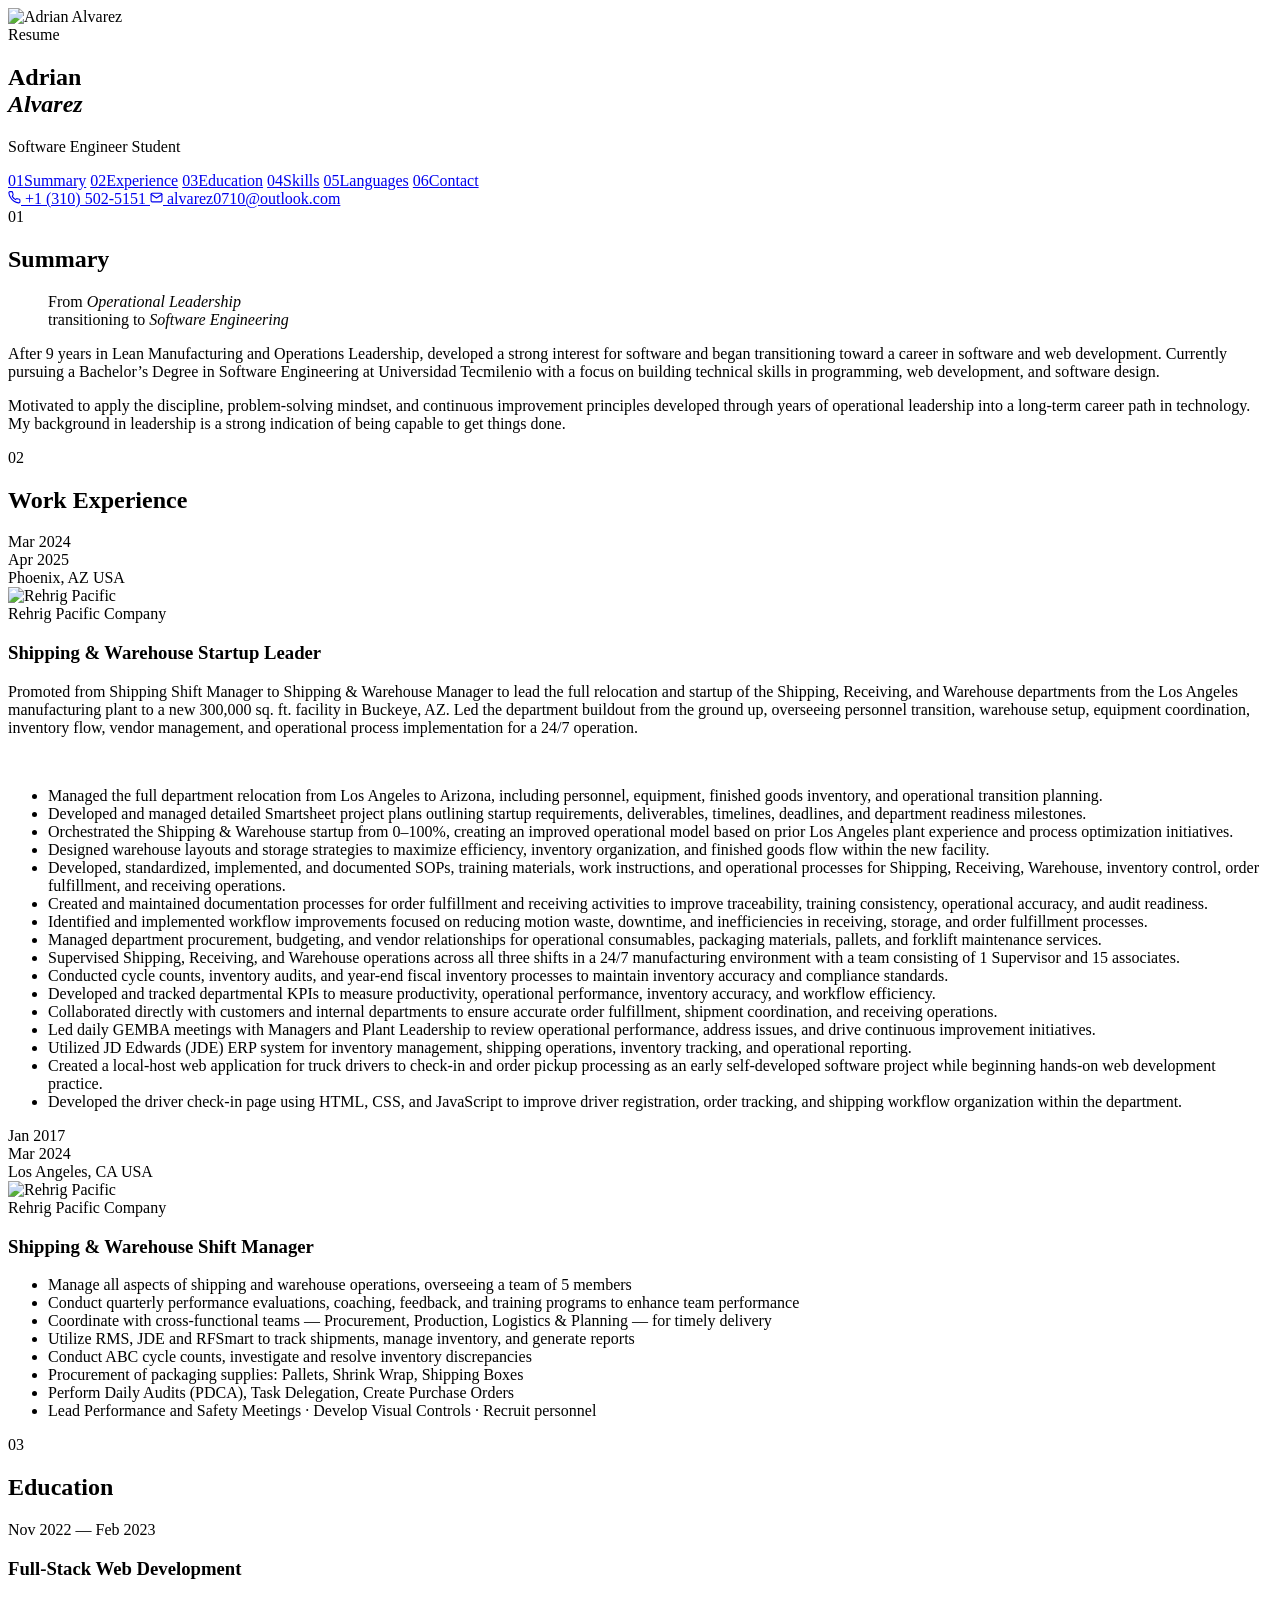
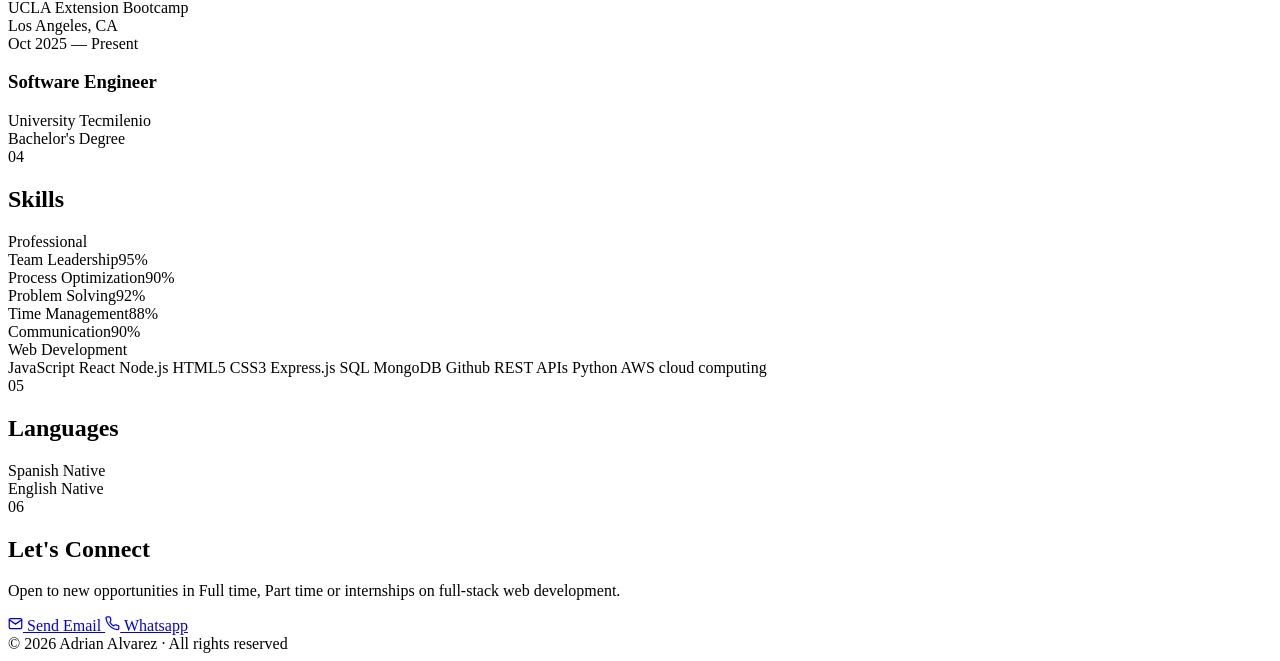
==== index.html @ 49e57a31 "change index location" ====
<!DOCTYPE html>
<html lang="en">

<head>
  <meta charset="UTF-8">
  <meta name="viewport" content="width=device-width, initial-scale=1.0">
  <title>Adrian Alvarez — Resume</title>
  <link rel="preconnect" href="https://fonts.googleapis.com">
  <link rel="preconnect" href="https://fonts.gstatic.com" crossorigin>
  <link
    href="https://fonts.googleapis.com/css2?family=DM+Serif+Display:ital@0;1&family=Space+Grotesk:wght@300;400;500;600;700&family=Inter:wght@300;400;500&display=swap"
    rel="stylesheet">
  <link rel="stylesheet" href="index.css">
</head>

<body>

  <div class="texture-overlay"></div>
  <div id="progress-bar"></div>

  <!-- ─── Sidebar ─── -->
  <aside class="sidebar" id="sidebar">

    <div class="sb-top">
      <div class="sb-photo-wrap">
        <div class="sb-photo-ring"></div>
        <img src="images/image.png" alt="Adrian Alvarez" class="sb-photo">
      </div>
      <div class="sb-identity">
        <span class="sb-resume-label">Resume</span>
        <h1 class="sb-name">Adrian<br><em>Alvarez</em></h1>
        <p class="sb-title">Software Engineer Student</p>
      </div>
    </div>

    <div class="sb-rule"></div>

    <nav class="sb-nav" aria-label="Page sections">
      <a href="#summary" class="snav active"><span class="snav-num">01</span><span>Summary</span></a>
      <a href="#experience" class="snav"><span class="snav-num">02</span><span>Experience</span></a>
      <a href="#education" class="snav"><span class="snav-num">03</span><span>Education</span></a>
      <a href="#skills" class="snav"><span class="snav-num">04</span><span>Skills</span></a>
      <a href="#languages" class="snav"><span class="snav-num">05</span><span>Languages</span></a>
      <a href="#contact" class="snav"><span class="snav-num">06</span><span>Contact</span></a>
    </nav>

    <div class="sb-rule"></div>

    <div class="sb-contact">
      <a href="tel:7608109158" class="sc-item">
        <svg width="13" height="13" viewBox="0 0 24 24" fill="none" stroke="currentColor" stroke-width="2"
          stroke-linecap="round" stroke-linejoin="round">
          <path
            d="M22 16.92v3a2 2 0 0 1-2.18 2 19.79 19.79 0 0 1-8.63-3.07A19.5 19.5 0 0 1 4.69 12 19.79 19.79 0 0 1 1.61 3.41 2 2 0 0 1 3.6 1.22h3a2 2 0 0 1 2 1.72 12.84 12.84 0 0 0 .7 2.81 2 2 0 0 1-.45 2.11L7.91 9.91a16 16 0 0 0 6 6l1.27-1.27a2 2 0 0 1 2.11-.45 12.84 12.84 0 0 0 2.81.7A2 2 0 0 1 22 16.92z" />
        </svg>
        +1 (310) 502-5151
      </a>
      <a href="mailto:aalvarez@rehrig.com" class="sc-item">
        <svg width="13" height="13" viewBox="0 0 24 24" fill="none" stroke="currentColor" stroke-width="2"
          stroke-linecap="round" stroke-linejoin="round">
          <path d="M4 4h16c1.1 0 2 .9 2 2v12c0 1.1-.9 2-2 2H4c-1.1 0-2-.9-2-2V6c0-1.1.9-2 2-2z" />
          <polyline points="22,6 12,13 2,6" />
        </svg>
        alvarez0710@outlook.com
      </a>
    </div>
    <div class="sb-rule"></div>
  </aside>

  <!-- ─── Main Content ─── -->
  <main class="main">

    <!-- 01 Summary -->
    <section class="sec" id="summary">
      <div class="sec-header">
        <span class="sec-num">01</span>
        <h2 class="sec-title">Summary</h2>
      </div>
      <div class="sec-body">
        <blockquote class="pull-quote">
          From <em>Operational Leadership</em><br>transitioning to <em>Software Engineering</em>
        </blockquote>
        <p class="body-text">
          After 9 years in Lean Manufacturing and Operations Leadership, developed a strong interest for software and began transitioning toward a career in software and web development. Currently pursuing a Bachelor’s Degree in Software Engineering at Universidad Tecmilenio with a focus on building technical skills in programming, web development, and software design.
        </p>
        <p class="body-text">
          Motivated to apply the discipline, problem-solving mindset, and continuous improvement principles developed through years of operational leadership into a long-term career path in technology.
          My background in leadership is a strong indication of being capable to get things done.
        </p>
      </div>
    </section>

    <!-- 02 Experience -->
    <section class="sec" id="experience">
      <div class="sec-header">
        <span class="sec-num">02</span>
        <h2 class="sec-title">Work Experience</h2>
      </div>
      <div class="sec-body">
        <div class="timeline">

          <article class="tl-item">
            <div class="tl-meta">
              <div class="tl-period">Mar 2024<br>Apr 2025</div>
              <div class="tl-location">Phoenix, AZ USA</div>
              
            </div>
            <div class="tl-content">
              <div class="tl-company-row">
                <img src="images/rpc.png" alt="Rehrig Pacific" class="tl-logo">
                <div>
                  <div class="tl-company">Rehrig Pacific Company</div>
                  <h3 class="tl-role">Shipping &amp; Warehouse Startup Leader</h3>
                </div>
              </div>
              <p>Promoted from Shipping Shift Manager to Shipping & Warehouse Manager to lead the full relocation and startup of the
                Shipping, Receiving, and Warehouse departments from the Los Angeles manufacturing plant to a new 300,000 sq. ft.
                facility in Buckeye, AZ.
              
                Led the department buildout from the ground up, overseeing personnel transition, warehouse setup, equipment
                coordination, inventory flow, vendor management, and operational process implementation for a 24/7 operation.
              </p>
              <br>
              <ul class="tl-list">
                <li>Managed the full department relocation from Los Angeles to Arizona, including personnel, equipment, finished goods
                  inventory, and operational transition planning.</li>
              
                <li>Developed and managed detailed Smartsheet project plans outlining startup requirements, deliverables, timelines,
                  deadlines, and department readiness milestones.</li>
              
                <li>Orchestrated the Shipping & Warehouse startup from 0–100%, creating an improved operational model based on prior
                  Los Angeles plant experience and process optimization initiatives.</li>
              
                <li>Designed warehouse layouts and storage strategies to maximize efficiency, inventory organization, and finished
                  goods flow within the new facility.</li>
              
                <li>Developed, standardized, implemented, and documented SOPs, training materials, work instructions, and operational
                  processes for Shipping, Receiving, Warehouse, inventory control, order fulfillment, and receiving operations.</li>
              
                <li>Created and maintained documentation processes for order fulfillment and receiving activities to improve
                  traceability, training consistency, operational accuracy, and audit readiness.</li>
              
                <li>Identified and implemented workflow improvements focused on reducing motion waste, downtime, and inefficiencies in
                  receiving, storage, and order fulfillment processes.</li>
              
                <li>Managed department procurement, budgeting, and vendor relationships for operational consumables, packaging
                  materials, pallets, and forklift maintenance services.</li>
              
                <li>Supervised Shipping, Receiving, and Warehouse operations across all three shifts in a 24/7 manufacturing
                  environment with a team consisting of 1 Supervisor and 15 associates.</li>
              
                <li>Conducted cycle counts, inventory audits, and year-end fiscal inventory processes to maintain inventory accuracy
                  and compliance standards.</li>
              
                <li>Developed and tracked departmental KPIs to measure productivity, operational performance, inventory accuracy, and
                  workflow efficiency.</li>
              
                <li>Collaborated directly with customers and internal departments to ensure accurate order fulfillment, shipment
                  coordination, and receiving operations.</li>
              
                <li>Led daily GEMBA meetings with Managers and Plant Leadership to review operational performance, address issues, and
                  drive continuous improvement initiatives.</li>
              
                <li>Utilized JD Edwards (JDE) ERP system for inventory management, shipping operations, inventory tracking, and
                  operational reporting.</li>

                <li>Created a local-host web application for truck drivers to check-in and order pickup processing as an early self-developed software project while beginning hands-on web development practice.</li>

<li>Developed the driver check-in page using HTML, CSS, and JavaScript to improve driver registration, order tracking, and shipping workflow organization within the department.</li>
              
              </ul>
            </div>
          </article>

          <article class="tl-item">
            <div class="tl-meta">
              <div class="tl-period">Jan 2017<br>Mar 2024</div>
              <div class="tl-location">Los Angeles, CA USA</div>
            </div>
            <div class="tl-content">
              <div class="tl-company-row">
                <img src="images/rpc.png" alt="Rehrig Pacific" class="tl-logo">
                <div>
                  <div class="tl-company">Rehrig Pacific Company</div>
                  <h3 class="tl-role">Shipping &amp; Warehouse Shift Manager</h3>
                </div>
              </div>
              <ul class="tl-list">
                <li>Manage all aspects of shipping and warehouse operations, overseeing a team of 5 members</li>
                <li>Conduct quarterly performance evaluations, coaching, feedback, and training programs to enhance team
                  performance</li>
                <li>Coordinate with cross-functional teams — Procurement, Production, Logistics &amp; Planning — for
                  timely delivery</li>
                <li>Utilize RMS, JDE and RFSmart to track shipments, manage inventory, and generate reports</li>
                <li>Conduct ABC cycle counts, investigate and resolve inventory discrepancies</li>
                <li>Procurement of packaging supplies: Pallets, Shrink Wrap, Shipping Boxes</li>
                <li>Perform Daily Audits (PDCA), Task Delegation, Create Purchase Orders</li>
                <li>Lead Performance and Safety Meetings · Develop Visual Controls · Recruit personnel</li>
              </ul>
            </div>
          </article>

        </div>
      </div>
    </section>

    <!-- 03 Education -->
    <section class="sec" id="education">
      <div class="sec-header">
        <span class="sec-num">03</span>
        <h2 class="sec-title">Education</h2>
      </div>
      <div class="sec-body">
        <div class="edu-grid">
          
          <div class="edu-card">
            <div class="edu-period">Nov 2022 — Feb 2023</div>
            <h3 class="edu-degree">Full-Stack Web Development</h3>
            <div class="edu-school">UCLA Extension Bootcamp</div>
            <div class="edu-place">Los Angeles, CA</div>
          </div>
          <div class="edu-card">
            <div class="edu-period">Oct 2025 — Present</div>
            <h3 class="edu-degree">Software Engineer</h3>
            <div class="edu-school">University Tecmilenio</div>
            <div class="edu-place">Bachelor's Degree</div>
          </div>
        </div>
      </div>
    </section>

    <!-- 04 Skills -->
    <section class="sec" id="skills">
      <div class="sec-header">
        <span class="sec-num">04</span>
        <h2 class="sec-title">Skills</h2>
      </div>
      <div class="sec-body">
        <div class="skills-wrap">

          <div class="skill-col">
            <div class="skill-group-label">Professional</div>
            <div class="skill-bars">
              <div class="sbar-item">
                <div class="sbar-label"><span>Team Leadership</span><span class="sbar-pct">95%</span></div>
                <div class="sbar-track">
                  <div class="sbar-fill" data-width="95"></div>
                </div>
              </div>
              <div class="sbar-item">
                <div class="sbar-label"><span>Process Optimization</span><span class="sbar-pct">90%</span></div>
                <div class="sbar-track">
                  <div class="sbar-fill" data-width="90"></div>
                </div>
              </div>
              <div class="sbar-item">
                <div class="sbar-label"><span>Problem Solving</span><span class="sbar-pct">92%</span></div>
                <div class="sbar-track">
                  <div class="sbar-fill" data-width="92"></div>
                </div>
              </div>
              <div class="sbar-item">
                <div class="sbar-label"><span>Time Management</span><span class="sbar-pct">88%</span></div>
                <div class="sbar-track">
                  <div class="sbar-fill" data-width="88"></div>
                </div>
              </div>
              <div class="sbar-item">
                <div class="sbar-label"><span>Communication</span><span class="sbar-pct">90%</span></div>
                <div class="sbar-track">
                  <div class="sbar-fill" data-width="90"></div>
                </div>
              </div>
            </div>
          </div>

          <div class="skill-col">
            <div class="skill-group-label">Web Development</div>
            <div class="tech-cloud">
              <span class="tech featured">JavaScript</span>
              <span class="tech featured">React</span>
              <span class="tech featured">Node.js</span>
              <span class="tech featured">HTML5</span>
              <span class="tech featured">CSS3</span>
              <span class="tech featured">Express.js</span>
              <span class="tech featured">SQL</span>
              <span class="tech featured">MongoDB</span>
              <span class="tech featured">Github</span>
              <span class="tech featured">REST APIs</span>
              <span class="tech featured">Python</span>
              <span class="tech featured">AWS cloud computing</span>

            </div>
            

        </div>
      </div>
    </section>

    <!-- 05 Languages -->
    <section class="sec" id="languages">
      <div class="sec-header">
        <span class="sec-num">05</span>
        <h2 class="sec-title">Languages</h2>
      </div>
      <div class="sec-body">
        <div class="lang-row">

          <div class="lang-card">
            <div class="lang-info">
              <span class="lang-name">Spanish</span>
              <span class="lang-level">Native</span>
            </div>
          </div>

          <div class="lang-card">
            <div class="lang-info">
              <span class="lang-name">English</span>
              <span class="lang-level">Native</span>
            </div>
          </div>

        </div>
      </div>
    </section>

    <!-- 06 Contact -->
    <section class="sec" id="contact">
      <div class="sec-header">
        <span class="sec-num">06</span>
        <h2 class="sec-title">Let's Connect</h2>
      </div>
      <div class="sec-body">
        <p class="contact-lead">Open to new opportunities in Full time, Part time or internships on full-stack web development.</p>
        <div class="contact-ctas">
          <a href="mailto:aalvarez@rehrig.com" class="cta primary">
            <svg width="15" height="15" viewBox="0 0 24 24" fill="none" stroke="currentColor" stroke-width="2"
              stroke-linecap="round" stroke-linejoin="round">
              <path d="M4 4h16c1.1 0 2 .9 2 2v12c0 1.1-.9 2-2 2H4c-1.1 0-2-.9-2-2V6c0-1.1.9-2 2-2z" />
              <polyline points="22,6 12,13 2,6" />
            </svg>
            Send Email
          </a>
          <a href="tel:7608109158" class="cta secondary">
            <svg width="15" height="15" viewBox="0 0 24 24" fill="none" stroke="currentColor" stroke-width="2"
              stroke-linecap="round" stroke-linejoin="round">
              <path
                d="M22 16.92v3a2 2 0 0 1-2.18 2 19.79 19.79 0 0 1-8.63-3.07A19.5 19.5 0 0 1 4.69 12 19.79 19.79 0 0 1 1.61 3.41 2 2 0 0 1 3.6 1.22h3a2 2 0 0 1 2 1.72 12.84 12.84 0 0 0 .7 2.81 2 2 0 0 1-.45 2.11L7.91 9.91a16 16 0 0 0 6 6l1.27-1.27a2 2 0 0 1 2.11-.45 12.84 12.84 0 0 0 2.81.7A2 2 0 0 1 22 16.92z" />
            </svg>
            Whatsapp
          </a>
        </div>
      </div>
    </section>

    <footer class="footer">
      © 2026 Adrian Alvarez · All rights reserved
    </footer>

  </main>

  <script>
    (() => {
      /* ── Scroll progress ── */
      const bar = document.getElementById('progress-bar');
      const updateBar = () => {
        const h = document.documentElement.scrollHeight - window.innerHeight;
        bar.style.width = (h > 0 ? (window.scrollY / h) * 100 : 0) + '%';
      };
      window.addEventListener('scroll', updateBar, { passive: true });

      /* ── Stat counters ── */
      const animateCounter = (el) => {
        const target = parseInt(el.dataset.target, 10);
        let cur = 0;
        const step = Math.ceil(target / 30);
        const t = setInterval(() => {
          cur = Math.min(cur + step, target);
          el.textContent = cur;
          if (cur >= target) clearInterval(t);
        }, 60);
      };

      /* ── Skill bars ── */
      const animateBars = (scope) => {
        scope.querySelectorAll('.sbar-fill').forEach(bar => {
          setTimeout(() => { bar.style.width = bar.dataset.width + '%'; }, 150);
        });
      };

      /* ── Language rings ── */
      const animateRings = (scope) => {
        const CIRC = 2 * Math.PI * 34; // r = 34 → ≈ 213.63
        scope.querySelectorAll('.ring-fill').forEach(ring => {
          const pct = parseInt(ring.dataset.percent, 10);
          ring.style.strokeDasharray = CIRC;
          ring.style.strokeDashoffset = CIRC;
          setTimeout(() => {
            ring.style.strokeDashoffset = CIRC - (pct / 100) * CIRC;
          }, 250);
        });
      };

      /* ── IntersectionObserver for sections ── */
      const secObs = new IntersectionObserver((entries) => {
        entries.forEach(entry => {
          if (!entry.isIntersecting) return;
          const sec = entry.target;
          sec.classList.add('visible');

          /* stagger child cards / timeline items */
          sec.querySelectorAll('.tl-item, .edu-card, .lang-card, .sbar-item').forEach((child, i) => {
            setTimeout(() => child.classList.add('visible'), i * 90);
          });

          animateBars(sec);
          animateRings(sec);
          secObs.unobserve(sec);
        });
      }, { threshold: 0.08 });

      document.querySelectorAll('.sec').forEach(s => secObs.observe(s));

      /* ── Active nav on scroll ── */
      const navLinks = document.querySelectorAll('.snav');
      const secIds = document.querySelectorAll('section[id]');

      const navObs = new IntersectionObserver((entries) => {
        entries.forEach(entry => {
          if (!entry.isIntersecting) return;
          const id = entry.target.id;
          navLinks.forEach(a => a.classList.toggle('active', a.getAttribute('href') === '#' + id));
        });
      }, { threshold: 0.35 });

      secIds.forEach(s => navObs.observe(s));

      /* ── Sidebar stat counters (fire once after load) ── */
      setTimeout(() => {
        document.querySelectorAll('.sb-stat-num').forEach(animateCounter);
      }, 600);
    })();
  </script>
</body>

</html>
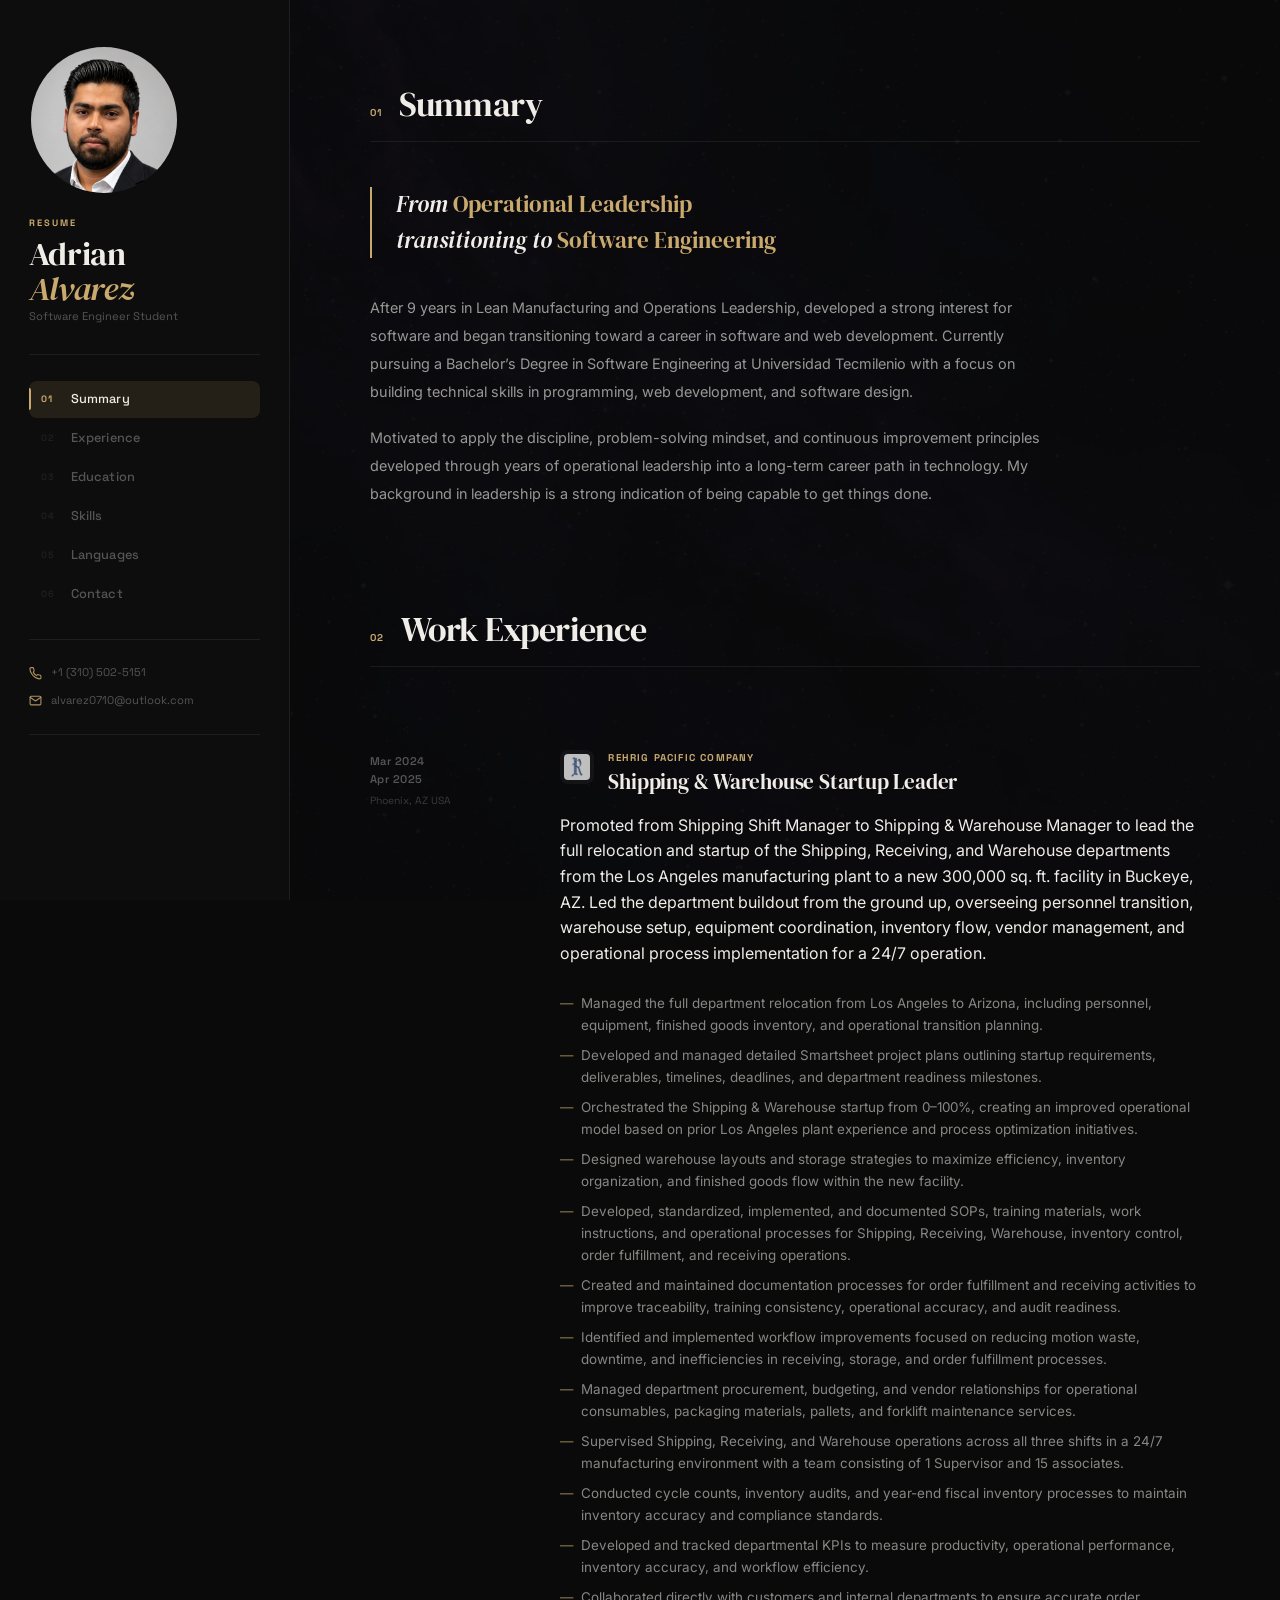
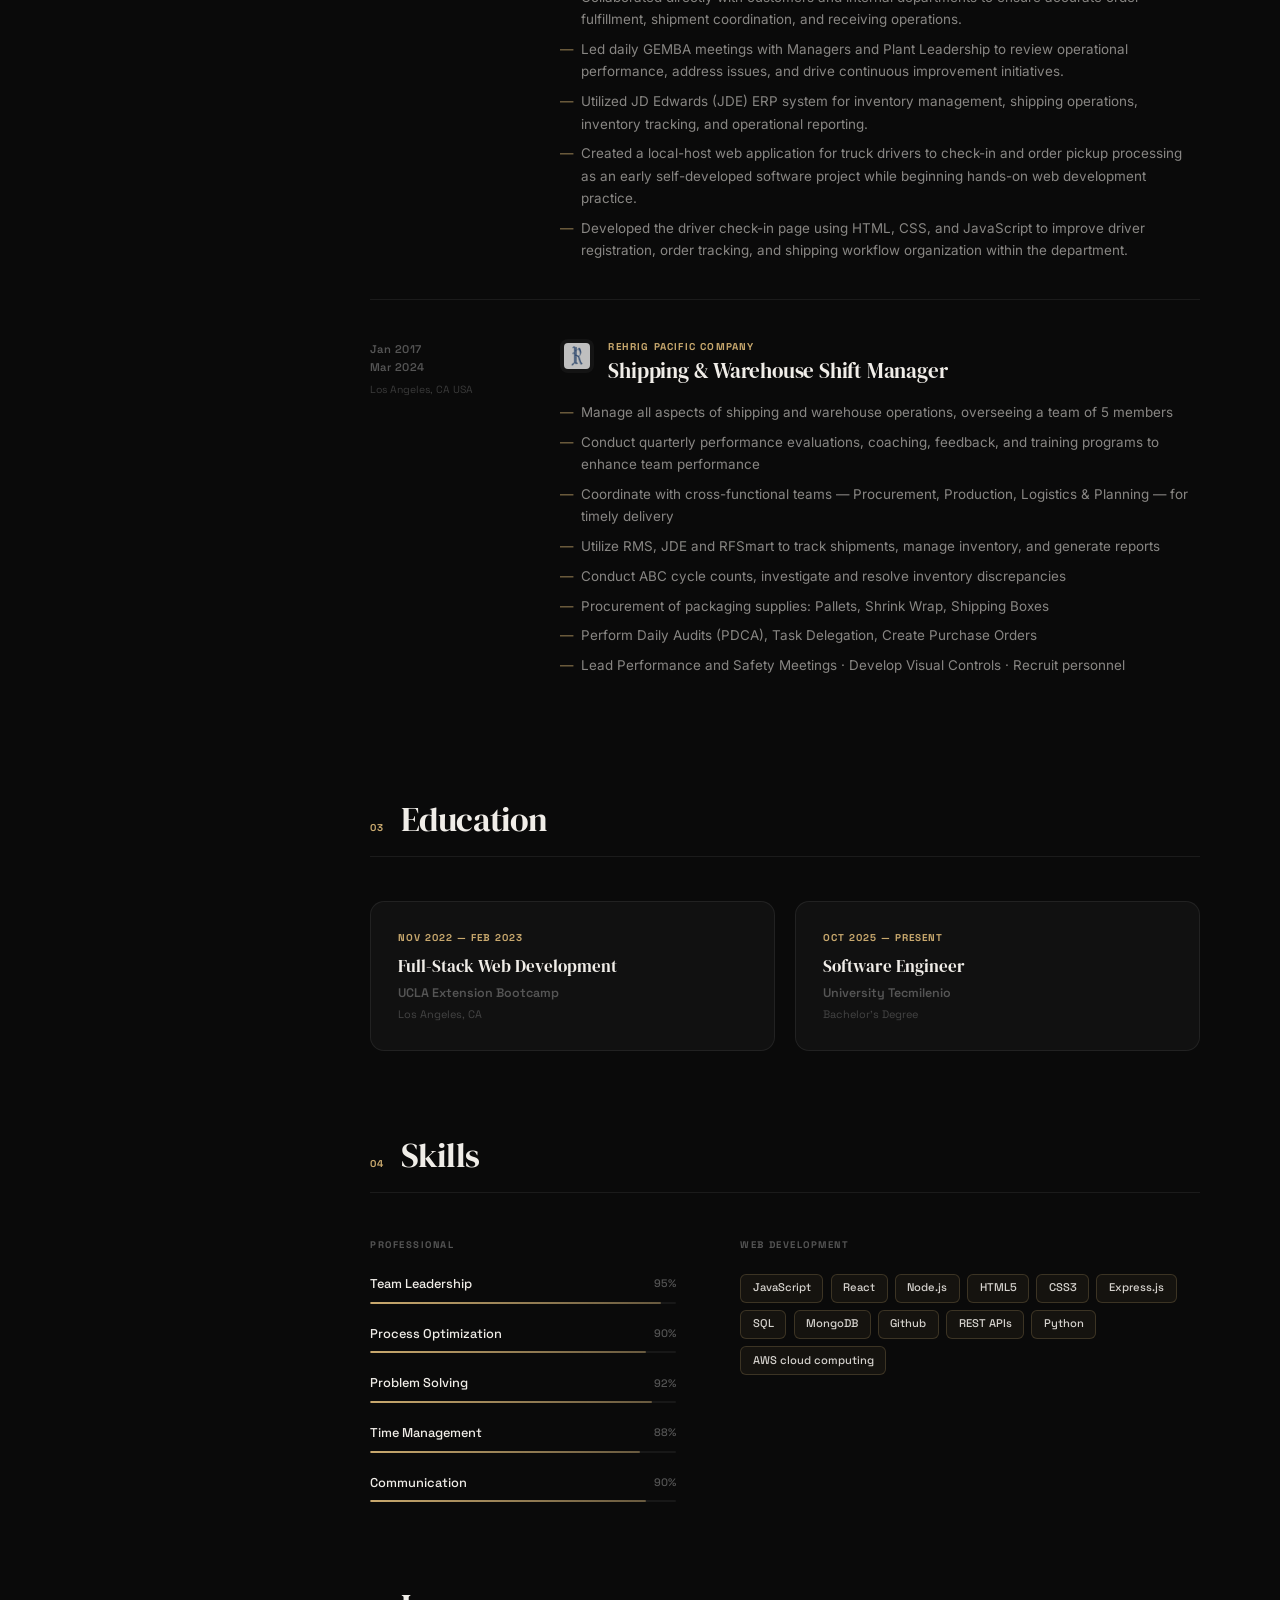
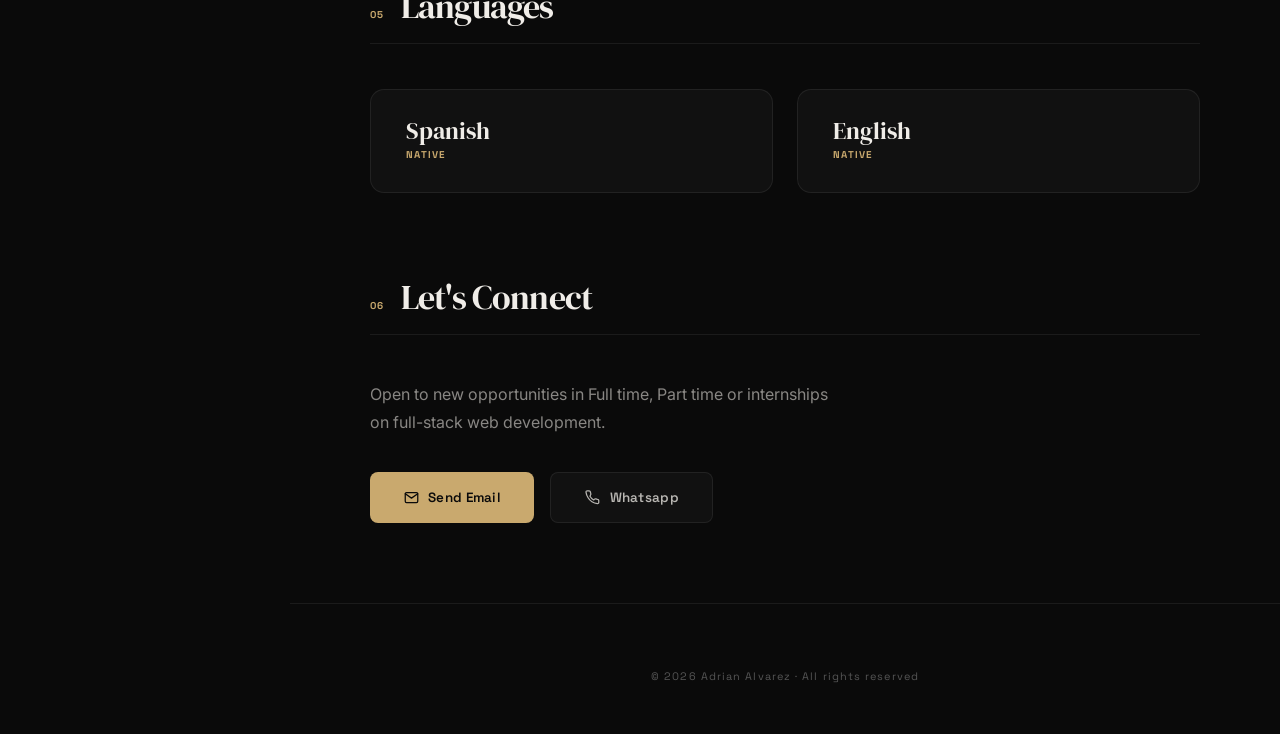
==== commit 4c832712: "remove ring from photo" ====
--- a/index.html
+++ b/index.html
@@ -23,7 +23,6 @@
 
     <div class="sb-top">
       <div class="sb-photo-wrap">
-        <div class="sb-photo-ring"></div>
         <img src="images/image.png" alt="Adrian Alvarez" class="sb-photo">
       </div>
       <div class="sb-identity">
--- a/index.css
+++ b/index.css
@@ -0,0 +1,940 @@
+/* ── Tokens ── */
+:root {
+  --bg: #0a0a0a;
+  --bg-sb: #0d0d0d;
+  --surface: rgba(255, 255, 255, 0.03);
+  --border: rgba(255, 255, 255, 0.07);
+  --accent: #c9a96e;
+  --accent-d: rgba(201, 169, 110, 0.12);
+  --text: #f0ede8;
+  --muted: #555;
+  --sb: 290px;
+  --serif: 'DM Serif Display', serif;
+  --sans: 'Space Grotesk', sans-serif;
+  --body: 'Inter', sans-serif;
+}
+
+/* ── Reset ── */
+*,
+*::before,
+*::after {
+  box-sizing: border-box;
+  margin: 0;
+  padding: 0;
+}
+
+html {
+  scroll-behavior: smooth;
+  font-size: 16px;
+}
+
+body {
+  background: var(--bg);
+  color: var(--text);
+  font-family: var(--body);
+  line-height: 1.6;
+  min-height: 100vh;
+}
+
+/* ── Stars texture — very subtle overlay ── */
+.texture-overlay {
+  position: fixed;
+  inset: 0;
+  background: url('images/stars.jpg') center/cover no-repeat;
+  opacity: 0.032;
+  pointer-events: none;
+  z-index: 0;
+}
+
+/* ── Scroll progress bar ── */
+#progress-bar {
+  position: fixed;
+  top: 0;
+  left: var(--sb);
+  height: 2px;
+  width: 0%;
+  background: var(--accent);
+  z-index: 300;
+  transition: width 0.08s linear;
+}
+
+/* ════════════════════════════
+   SIDEBAR
+════════════════════════════ */
+.sidebar {
+  position: fixed;
+  left: 0;
+  top: 0;
+  width: var(--sb);
+  height: 100vh;
+  overflow-y: auto;
+  background: var(--bg-sb);
+  border-right: 1px solid var(--border);
+  z-index: 100;
+  padding: 2.8rem 1.8rem 2rem;
+  display: flex;
+  flex-direction: column;
+  gap: 0;
+  scrollbar-width: thin;
+  scrollbar-color: var(--border) transparent;
+}
+
+.sidebar::-webkit-scrollbar {
+  width: 3px;
+}
+
+.sidebar::-webkit-scrollbar-thumb {
+  background: var(--border);
+  border-radius: 2px;
+}
+
+/* Photo */
+.sb-top {
+  display: flex;
+  flex-direction: column;
+  align-items: flex-start;
+  gap: 1.3rem;
+  margin-bottom: 0.2rem;
+}
+
+.sb-photo-wrap {
+  position: relative;
+  width: 150px;
+  height: 150px;
+  flex-shrink: 0;
+}
+
+.sb-photo-ring {
+  position: absolute;
+  inset: -3px;
+  border-radius: 50%;
+  background: conic-gradient(var(--accent) 0deg 200deg, transparent 200deg 360deg);
+  animation: ring-spin 10s linear infinite;
+  z-index: 0;
+}
+
+@keyframes ring-spin {
+  to {
+    transform: rotate(360deg);
+  }
+}
+
+.sb-photo {
+  position: relative;
+  z-index: 1;
+  width: 150px;
+  height: 150px;
+  border-radius: 50%;
+  object-fit: cover;
+  object-position: center -30px;
+  border: 2px solid var(--bg-sb);
+  display: block;
+}
+
+/* Identity */
+.sb-resume-label {
+  display: block;
+  font-family: var(--sans);
+  font-size: 0.58rem;
+  font-weight: 700;
+  letter-spacing: 0.22em;
+  text-transform: uppercase;
+  color: var(--accent);
+  margin-bottom: 0.35rem;
+}
+
+.sb-name {
+  font-family: var(--serif);
+  font-size: 2.05rem;
+  font-weight: 400;
+  line-height: 1.08;
+  color: var(--text);
+  letter-spacing: -0.01em;
+}
+
+.sb-name em {
+  font-style: italic;
+  color: var(--accent);
+}
+
+.sb-title {
+  font-family: var(--sans);
+  font-size: 0.7rem;
+  color: var(--muted);
+  line-height: 1.65;
+  font-weight: 400;
+}
+
+/* Rule */
+.sb-rule {
+  height: 1px;
+  background: var(--border);
+  margin: 1.6rem 0;
+}
+
+/* Navigation */
+.sb-nav {
+  display: flex;
+  flex-direction: column;
+  gap: 2px;
+}
+
+.snav {
+  display: flex;
+  align-items: center;
+  gap: 0.75rem;
+  padding: 0.52rem 0.75rem;
+  border-radius: 8px;
+  text-decoration: none;
+  color: var(--muted);
+  font-family: var(--sans);
+  font-size: 0.8rem;
+  font-weight: 500;
+  transition: color 0.18s, background 0.18s;
+  position: relative;
+  letter-spacing: 0.01em;
+}
+
+.snav-num {
+  font-size: 0.58rem;
+  font-weight: 700;
+  letter-spacing: 0.1em;
+  color: var(--border);
+  width: 18px;
+  flex-shrink: 0;
+  transition: color 0.18s;
+}
+
+.snav:hover {
+  color: var(--text);
+  background: var(--surface);
+}
+
+.snav:hover .snav-num {
+  color: var(--accent);
+}
+
+.snav.active {
+  color: var(--text);
+  background: var(--accent-d);
+}
+
+.snav.active .snav-num {
+  color: var(--accent);
+}
+
+.snav.active::before {
+  content: '';
+  position: absolute;
+  left: 0;
+  top: 20%;
+  bottom: 20%;
+  width: 2px;
+  background: var(--accent);
+  border-radius: 0 2px 2px 0;
+}
+
+/* Contact */
+.sb-contact {
+  display: flex;
+  flex-direction: column;
+  gap: 0.75rem;
+}
+
+.sc-item {
+  display: flex;
+  align-items: center;
+  gap: 0.6rem;
+  font-family: var(--sans);
+  font-size: 0.7rem;
+  color: var(--muted);
+  text-decoration: none;
+  line-height: 1.4;
+  transition: color 0.18s;
+  word-break: break-all;
+}
+
+.sc-item svg {
+  flex-shrink: 0;
+  color: var(--accent);
+  opacity: 0.85;
+}
+
+.sc-item:hover {
+  color: var(--text);
+}
+
+/* Stats */
+.sb-stats {
+  display: grid;
+  grid-template-columns: 1fr 1fr;
+  gap: 0.8rem;
+}
+
+.sb-stat {
+  display: flex;
+  flex-direction: column;
+  gap: 0.15rem;
+}
+
+.sb-stat-row {
+  display: flex;
+  align-items: baseline;
+  gap: 1px;
+}
+
+.sb-stat-num {
+  font-family: var(--serif);
+  font-size: 2.4rem;
+  font-weight: 400;
+  line-height: 1;
+  color: var(--text);
+}
+
+.sb-stat-unit {
+  font-family: var(--sans);
+  font-size: 1rem;
+  font-weight: 700;
+  color: var(--accent);
+  line-height: 1;
+}
+
+.sb-stat-label {
+  font-family: var(--sans);
+  font-size: 0.6rem;
+  font-weight: 600;
+  letter-spacing: 0.09em;
+  text-transform: uppercase;
+  color: var(--muted);
+}
+
+/* ════════════════════════════
+   MAIN CONTENT
+════════════════════════════ */
+.main {
+  margin-left: var(--sb);
+  position: relative;
+  z-index: 1;
+  min-height: 100vh;
+}
+
+/* ── Section ── */
+.sec {
+  padding: 5.5rem 5rem 0;
+  opacity: 0;
+  transform: translateY(28px);
+  transition: opacity 0.72s cubic-bezier(.16, 1, .3, 1),
+    transform 0.72s cubic-bezier(.16, 1, .3, 1);
+}
+
+.sec.visible {
+  opacity: 1;
+  transform: translateY(0);
+}
+
+.sec-header {
+  display: flex;
+  align-items: baseline;
+  gap: 1rem;
+  margin-bottom: 2.8rem;
+  padding-bottom: 1.2rem;
+  border-bottom: 1px solid var(--border);
+}
+
+.sec-num {
+  font-family: var(--sans);
+  font-size: 0.62rem;
+  font-weight: 700;
+  letter-spacing: 0.15em;
+  color: var(--accent);
+}
+
+.sec-title {
+  font-family: var(--serif);
+  font-size: 2.1rem;
+  font-weight: 400;
+  color: var(--text);
+  letter-spacing: -0.025em;
+  line-height: 1;
+}
+
+/* ── Summary ── */
+.pull-quote {
+  font-family: var(--serif);
+  font-size: 1.45rem;
+  font-style: italic;
+  line-height: 1.55;
+  color: var(--text);
+  border-left: 2px solid var(--accent);
+  padding-left: 1.5rem;
+  margin-bottom: 2.2rem;
+}
+
+.pull-quote em {
+  font-style: normal;
+  color: var(--accent);
+}
+
+.body-text {
+  font-size: 0.9rem;
+  line-height: 1.95;
+  color: rgba(240, 237, 232, 0.62);
+  margin-bottom: 1.1rem;
+  max-width: 680px;
+}
+
+.body-text a {
+  color: var(--accent);
+  text-decoration: none;
+  border-bottom: 1px solid transparent;
+  transition: border-color 0.18s;
+}
+
+.body-text a:hover {
+  border-color: var(--accent);
+}
+
+/* ── Timeline ── */
+.timeline {
+  display: flex;
+  flex-direction: column;
+}
+
+.tl-item {
+  display: grid;
+  grid-template-columns: 150px 1fr;
+  gap: 2.5rem;
+  padding: 2.4rem 0;
+  border-bottom: 1px solid var(--border);
+  opacity: 0;
+  transform: translateY(14px);
+  transition: opacity 0.5s ease, transform 0.5s ease;
+}
+
+.tl-item:last-child {
+  border-bottom: none;
+}
+
+.tl-item.visible {
+  opacity: 1;
+  transform: translateY(0);
+}
+
+.tl-meta {
+  padding-top: 0.15rem;
+}
+
+.tl-period {
+  font-family: var(--sans);
+  font-size: 0.7rem;
+  font-weight: 600;
+  color: var(--muted);
+  letter-spacing: 0.04em;
+  line-height: 1.6;
+}
+
+.tl-location {
+  font-family: var(--sans);
+  font-size: 0.65rem;
+  color: var(--muted);
+  opacity: 0.65;
+  margin-top: 0.3rem;
+}
+
+.tl-badge {
+  display: inline-block;
+  margin-top: 0.55rem;
+  padding: 0.12rem 0.55rem;
+  border-radius: 50px;
+  font-family: var(--sans);
+  font-size: 0.58rem;
+  font-weight: 700;
+  letter-spacing: 0.1em;
+  text-transform: uppercase;
+  color: #4ade80;
+  background: rgba(74, 222, 128, 0.08);
+  border: 1px solid rgba(74, 222, 128, 0.22);
+}
+
+.tl-company-row {
+  display: flex;
+  align-items: flex-start;
+  gap: 0.9rem;
+  margin-bottom: 1.1rem;
+}
+
+.tl-logo {
+  width: 34px;
+  height: 34px;
+  border-radius: 8px;
+  object-fit: contain;
+  background: rgba(255, 255, 255, 0.06);
+  padding: 4px;
+  flex-shrink: 0;
+  filter: brightness(0.75) saturate(0.8);
+}
+
+.tl-company {
+  font-family: var(--sans);
+  font-size: 0.62rem;
+  font-weight: 700;
+  letter-spacing: 0.12em;
+  text-transform: uppercase;
+  color: var(--accent);
+  margin-bottom: 0.25rem;
+}
+
+.tl-role {
+  font-family: var(--serif);
+  font-size: 1.3rem;
+  font-weight: 400;
+  color: var(--text);
+  letter-spacing: -0.01em;
+  line-height: 1.2;
+}
+
+.tl-list {
+  list-style: none;
+  display: flex;
+  flex-direction: column;
+  gap: 0.48rem;
+}
+
+.tl-list li {
+  font-size: 0.84rem;
+  color: rgba(240, 237, 232, 0.55);
+  padding-left: 1.3rem;
+  position: relative;
+  line-height: 1.65;
+}
+
+.tl-list li::before {
+  content: '—';
+  position: absolute;
+  left: 0;
+  color: var(--accent);
+  font-weight: 400;
+  opacity: 0.7;
+}
+
+/* ── Education ── */
+.edu-grid {
+  display: grid;
+  grid-template-columns: repeat(auto-fit, minmax(230px, 1fr));
+  gap: 1.2rem;
+}
+
+.edu-card {
+  background: var(--surface);
+  border: 1px solid var(--border);
+  border-radius: 14px;
+  padding: 1.7rem;
+  opacity: 0;
+  transform: translateY(12px);
+  transition: opacity 0.45s ease, transform 0.45s ease,
+    border-color 0.22s, box-shadow 0.22s;
+}
+
+.edu-card.visible {
+  opacity: 1;
+  transform: translateY(0);
+}
+
+.edu-card:hover {
+  border-color: rgba(201, 169, 110, 0.28);
+  box-shadow: 0 10px 30px rgba(0, 0, 0, 0.35);
+}
+
+.edu-period {
+  font-family: var(--sans);
+  font-size: 0.62rem;
+  font-weight: 700;
+  letter-spacing: 0.1em;
+  text-transform: uppercase;
+  color: var(--accent);
+  margin-bottom: 0.65rem;
+}
+
+.edu-degree {
+  font-family: var(--serif);
+  font-size: 1.05rem;
+  font-weight: 400;
+  color: var(--text);
+  margin-bottom: 0.45rem;
+  line-height: 1.25;
+}
+
+.edu-school {
+  font-family: var(--sans);
+  font-size: 0.78rem;
+  font-weight: 600;
+  color: var(--muted);
+  margin-bottom: 0.1rem;
+}
+
+.edu-place {
+  font-family: var(--sans);
+  font-size: 0.68rem;
+  color: rgba(85, 85, 85, 0.75);
+}
+
+/* ── Skills ── */
+.skills-wrap {
+  display: grid;
+  grid-template-columns: 1fr 1.5fr;
+  gap: 4rem;
+}
+
+.skill-group-label {
+  font-family: var(--sans);
+  font-size: 0.6rem;
+  font-weight: 700;
+  letter-spacing: 0.16em;
+  text-transform: uppercase;
+  color: var(--muted);
+  margin-bottom: 1.3rem;
+}
+
+.skill-bars {
+  display: flex;
+  flex-direction: column;
+  gap: 1.25rem;
+}
+
+.sbar-item {
+  opacity: 0;
+  transform: translateX(-8px);
+  transition: opacity 0.4s ease, transform 0.4s ease;
+}
+
+.sbar-item.visible {
+  opacity: 1;
+  transform: translateX(0);
+}
+
+.sbar-label {
+  display: flex;
+  justify-content: space-between;
+  align-items: center;
+  margin-bottom: 0.45rem;
+  font-family: var(--sans);
+  font-size: 0.8rem;
+  font-weight: 500;
+  color: var(--text);
+}
+
+.sbar-pct {
+  font-size: 0.68rem;
+  color: var(--muted);
+}
+
+.sbar-track {
+  height: 2px;
+  background: rgba(255, 255, 255, 0.06);
+  border-radius: 2px;
+  overflow: hidden;
+}
+
+.sbar-fill {
+  height: 100%;
+  border-radius: 2px;
+  background: linear-gradient(90deg, var(--accent) 0%, rgba(201, 169, 110, 0.45) 100%);
+  width: 0;
+  transition: width 1.3s cubic-bezier(.16, 1, .3, 1);
+}
+
+.tech-cloud {
+  display: flex;
+  flex-wrap: wrap;
+  gap: 0.45rem;
+}
+
+.tech {
+  font-family: var(--sans);
+  font-size: 0.7rem;
+  font-weight: 500;
+  color: var(--muted);
+  background: var(--surface);
+  border: 1px solid var(--border);
+  padding: 0.28rem 0.72rem;
+  border-radius: 6px;
+  cursor: default;
+  transition: color 0.18s, border-color 0.18s, background 0.18s;
+}
+
+.tech:hover {
+  color: var(--text);
+  border-color: rgba(201, 169, 110, 0.3);
+}
+
+.tech.featured {
+  color: rgba(240, 237, 232, 0.88);
+  border-color: rgba(201, 169, 110, 0.22);
+  background: rgba(201, 169, 110, 0.06);
+}
+
+/* ── Languages ── */
+.lang-row {
+  display: flex;
+  gap: 1.5rem;
+  flex-wrap: wrap;
+}
+
+.lang-card {
+  display: flex;
+  align-items: center;
+  gap: 1.6rem;
+  background: var(--surface);
+  border: 1px solid var(--border);
+  border-radius: 14px;
+  padding: 1.8rem 2.2rem;
+  flex: 1;
+  min-width: 210px;
+  opacity: 0;
+  transform: translateY(12px);
+  transition: opacity 0.45s ease, transform 0.45s ease,
+    border-color 0.22s, box-shadow 0.22s;
+}
+
+.lang-card.visible {
+  opacity: 1;
+  transform: translateY(0);
+}
+
+.lang-card:hover {
+  border-color: rgba(201, 169, 110, 0.28);
+  box-shadow: 0 10px 30px rgba(0, 0, 0, 0.3);
+}
+
+.lang-ring-wrap {
+  position: relative;
+  width: 80px;
+  height: 80px;
+  flex-shrink: 0;
+}
+
+.lang-ring {
+  width: 80px;
+  height: 80px;
+  transform: rotate(-90deg);
+  overflow: visible;
+}
+
+.ring-track {
+  fill: none;
+  stroke: rgba(255, 255, 255, 0.06);
+  stroke-width: 4;
+}
+
+.ring-fill {
+  fill: none;
+  stroke: var(--accent);
+  stroke-width: 4;
+  stroke-linecap: round;
+  stroke-dasharray: 213.63;
+  stroke-dashoffset: 213.63;
+  transition: stroke-dashoffset 1.3s cubic-bezier(.16, 1, .3, 1);
+}
+
+.lang-pct {
+  position: absolute;
+  top: 50%;
+  left: 50%;
+  transform: translate(-50%, -50%);
+  font-family: var(--serif);
+  font-size: 0.95rem;
+  font-weight: 400;
+  color: var(--text);
+  pointer-events: none;
+}
+
+.lang-info {
+  display: flex;
+  flex-direction: column;
+  gap: 0.3rem;
+}
+
+.lang-name {
+  font-family: var(--serif);
+  font-size: 1.5rem;
+  font-weight: 400;
+  color: var(--text);
+  line-height: 1;
+}
+
+.lang-level {
+  font-family: var(--sans);
+  font-size: 0.62rem;
+  font-weight: 700;
+  letter-spacing: 0.12em;
+  text-transform: uppercase;
+  color: var(--accent);
+}
+
+/* ── Contact ── */
+.contact-lead {
+  font-size: 1rem;
+  color: rgba(240, 237, 232, 0.55);
+  line-height: 1.8;
+  margin-bottom: 2.2rem;
+  max-width: 480px;
+}
+
+.contact-ctas {
+  display: flex;
+  gap: 1rem;
+  flex-wrap: wrap;
+}
+
+.cta {
+  display: inline-flex;
+  align-items: center;
+  gap: 0.6rem;
+  font-family: var(--sans);
+  font-size: 0.84rem;
+  font-weight: 600;
+  text-decoration: none;
+  padding: 0.85rem 2.1rem;
+  border-radius: 8px;
+  letter-spacing: 0.02em;
+  transition: transform 0.2s, box-shadow 0.2s, background 0.2s, color 0.2s, border-color 0.2s;
+}
+
+.cta.primary {
+  background: var(--accent);
+  color: #0a0a0a;
+}
+
+.cta.primary:hover {
+  background: #d4b57a;
+  transform: translateY(-2px);
+  box-shadow: 0 8px 22px rgba(201, 169, 110, 0.32);
+}
+
+.cta.secondary {
+  background: var(--surface);
+  color: rgba(240, 237, 232, 0.75);
+  border: 1px solid var(--border);
+}
+
+.cta.secondary:hover {
+  border-color: rgba(201, 169, 110, 0.35);
+  color: var(--accent);
+  transform: translateY(-2px);
+}
+
+/* ── Footer ── */
+.footer {
+  font-family: var(--sans);
+  font-size: 0.68rem;
+  letter-spacing: 0.1em;
+  color: var(--muted);
+  text-align: center;
+  padding: 4rem 5rem 3rem;
+  margin-top: 5rem;
+  border-top: 1px solid var(--border);
+}
+
+/* ════════════════════════════
+   RESPONSIVE
+════════════════════════════ */
+@media (max-width: 960px) {
+  :root {
+    --sb: 0px;
+  }
+
+  .sidebar {
+    position: static;
+    width: 100%;
+    height: auto;
+    border-right: none;
+    border-bottom: 1px solid var(--border);
+    padding: 2rem 1.6rem 1.6rem;
+    flex-direction: column;
+  }
+
+  .sb-top {
+    flex-direction: row;
+    align-items: center;
+    gap: 1.2rem;
+  }
+
+  .sb-identity {
+    display: flex;
+    flex-direction: column;
+  }
+
+  .sb-nav {
+    flex-direction: row;
+    flex-wrap: wrap;
+    gap: 4px;
+  }
+
+  .sb-stats {
+    grid-template-columns: repeat(4, auto);
+    justify-content: start;
+    gap: 1.5rem;
+  }
+
+  .sb-rule {
+    display: none;
+  }
+
+  .sb-contact {
+    flex-direction: row;
+    flex-wrap: wrap;
+    column-gap: 1.5rem;
+  }
+
+  #progress-bar {
+    left: 0;
+  }
+
+  .main {
+    margin-left: 0;
+  }
+
+  .sec {
+    padding: 3.5rem 1.5rem 0;
+  }
+
+  .skills-wrap {
+    grid-template-columns: 1fr;
+    gap: 2rem;
+  }
+
+  .tl-item {
+    grid-template-columns: 1fr;
+    gap: 0.6rem;
+  }
+
+  .tl-meta {
+    display: flex;
+    flex-wrap: wrap;
+    gap: 0.5rem 1rem;
+    align-items: center;
+  }
+
+  .footer {
+    padding: 3rem 1.5rem 2rem;
+  }
+}
+
+@media (max-width: 480px) {
+  .sb-top {
+    flex-direction: column;
+    align-items: flex-start;
+  }
+
+  .sec-title {
+    font-size: 1.6rem;
+  }
+
+  .pull-quote {
+    font-size: 1.1rem;
+  }
+
+  .lang-row {
+    flex-direction: column;
+  }
+}
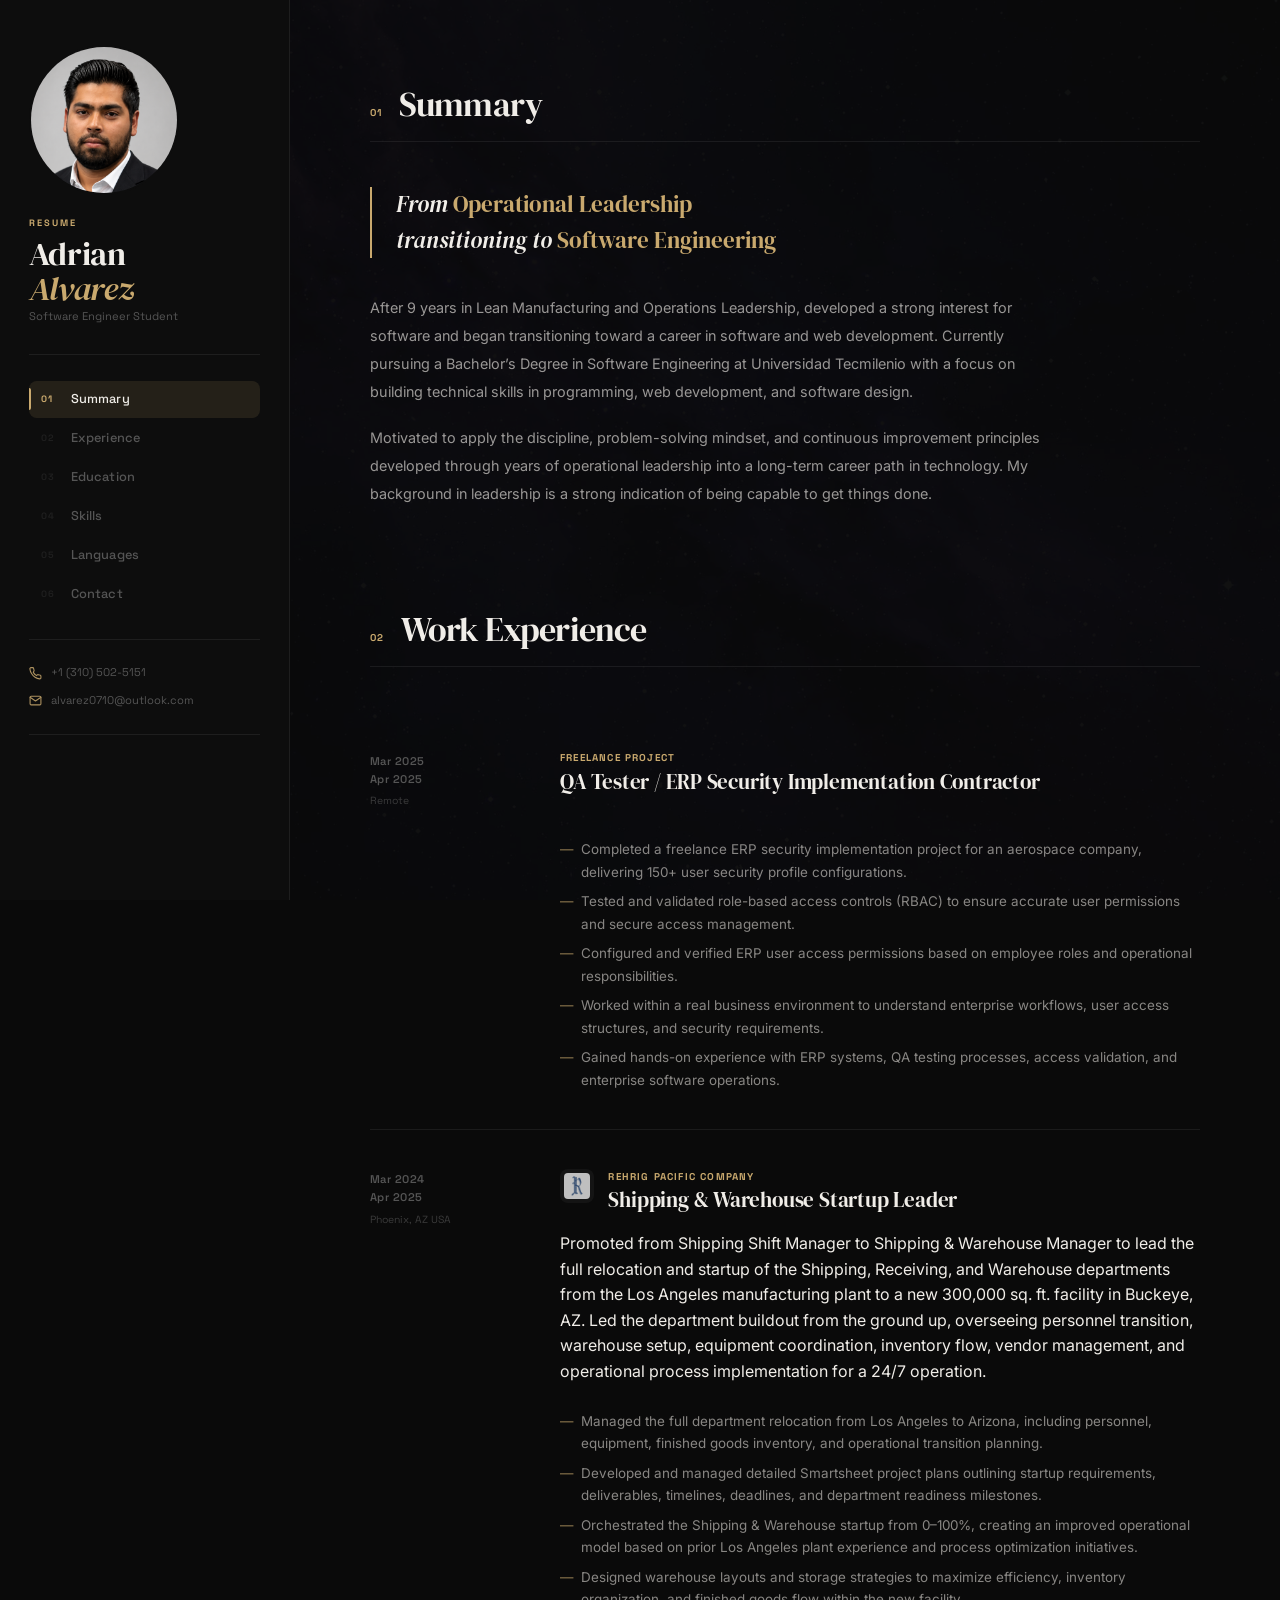
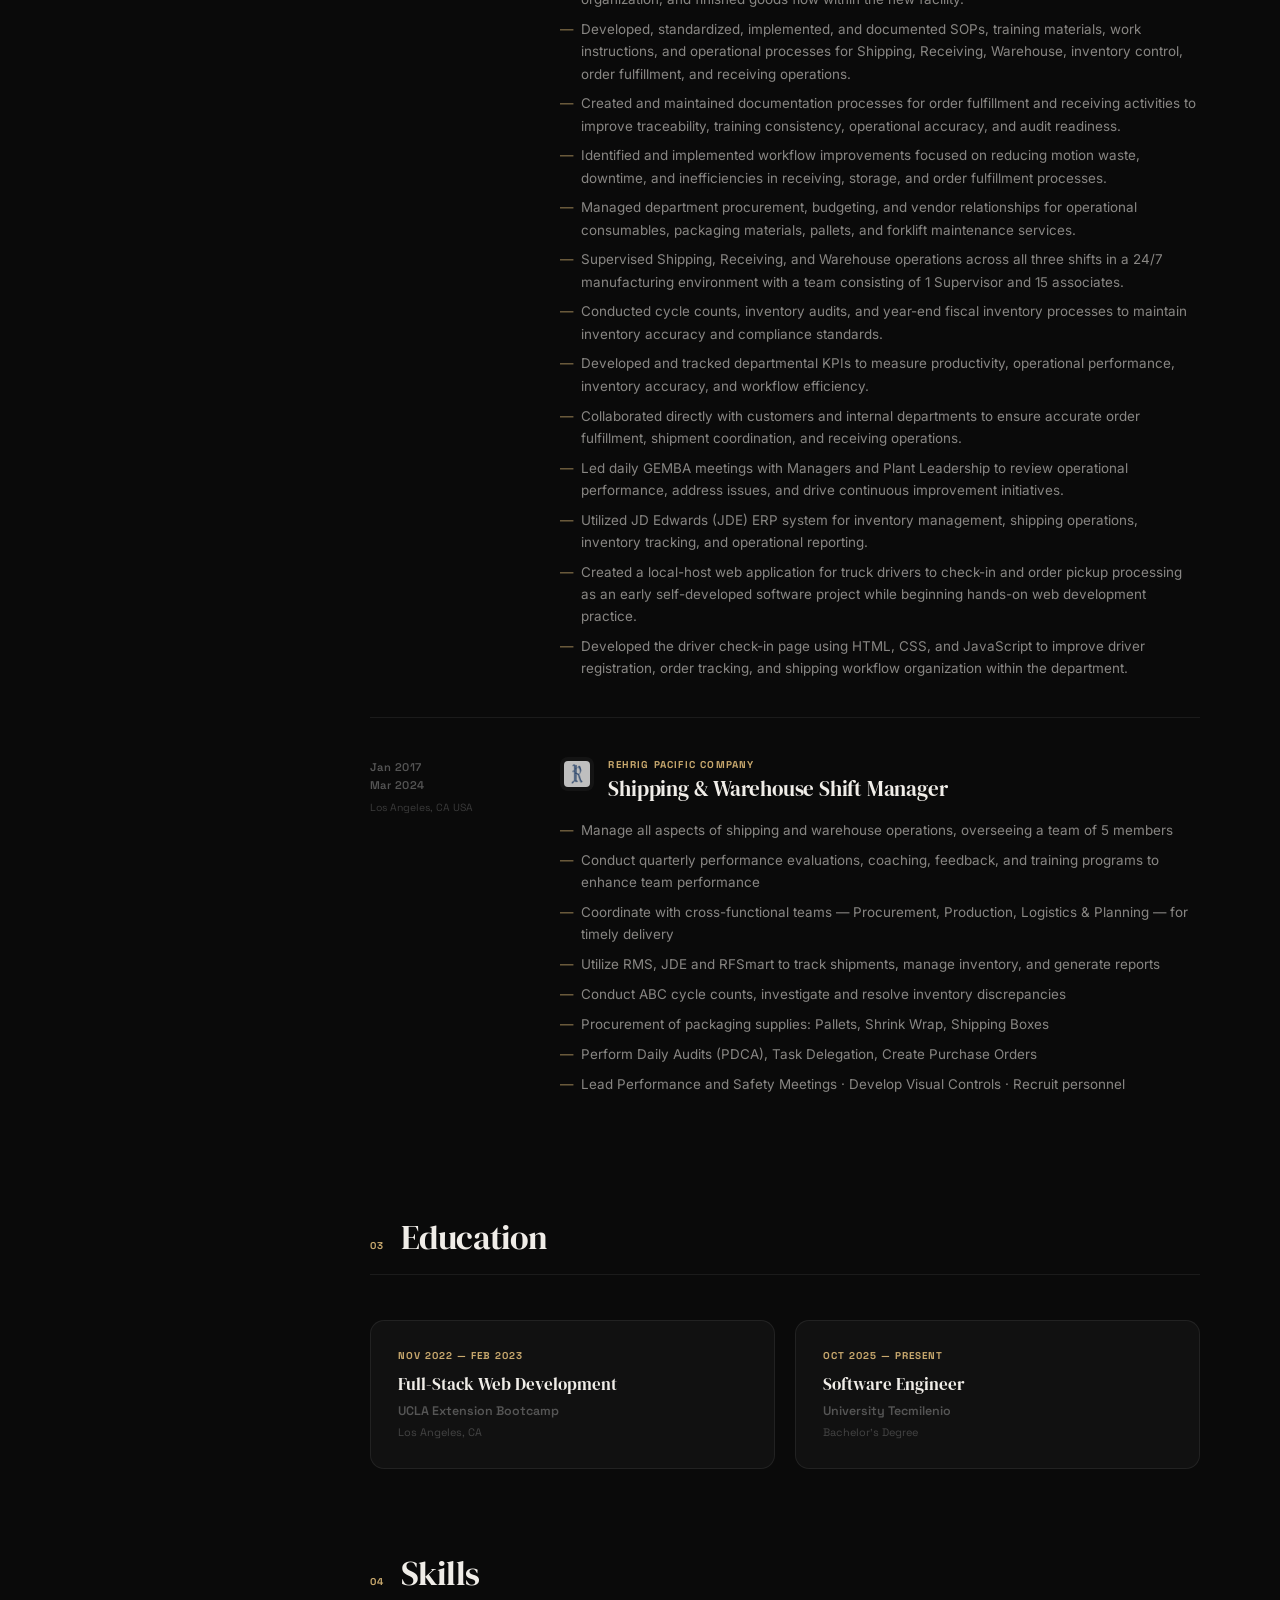
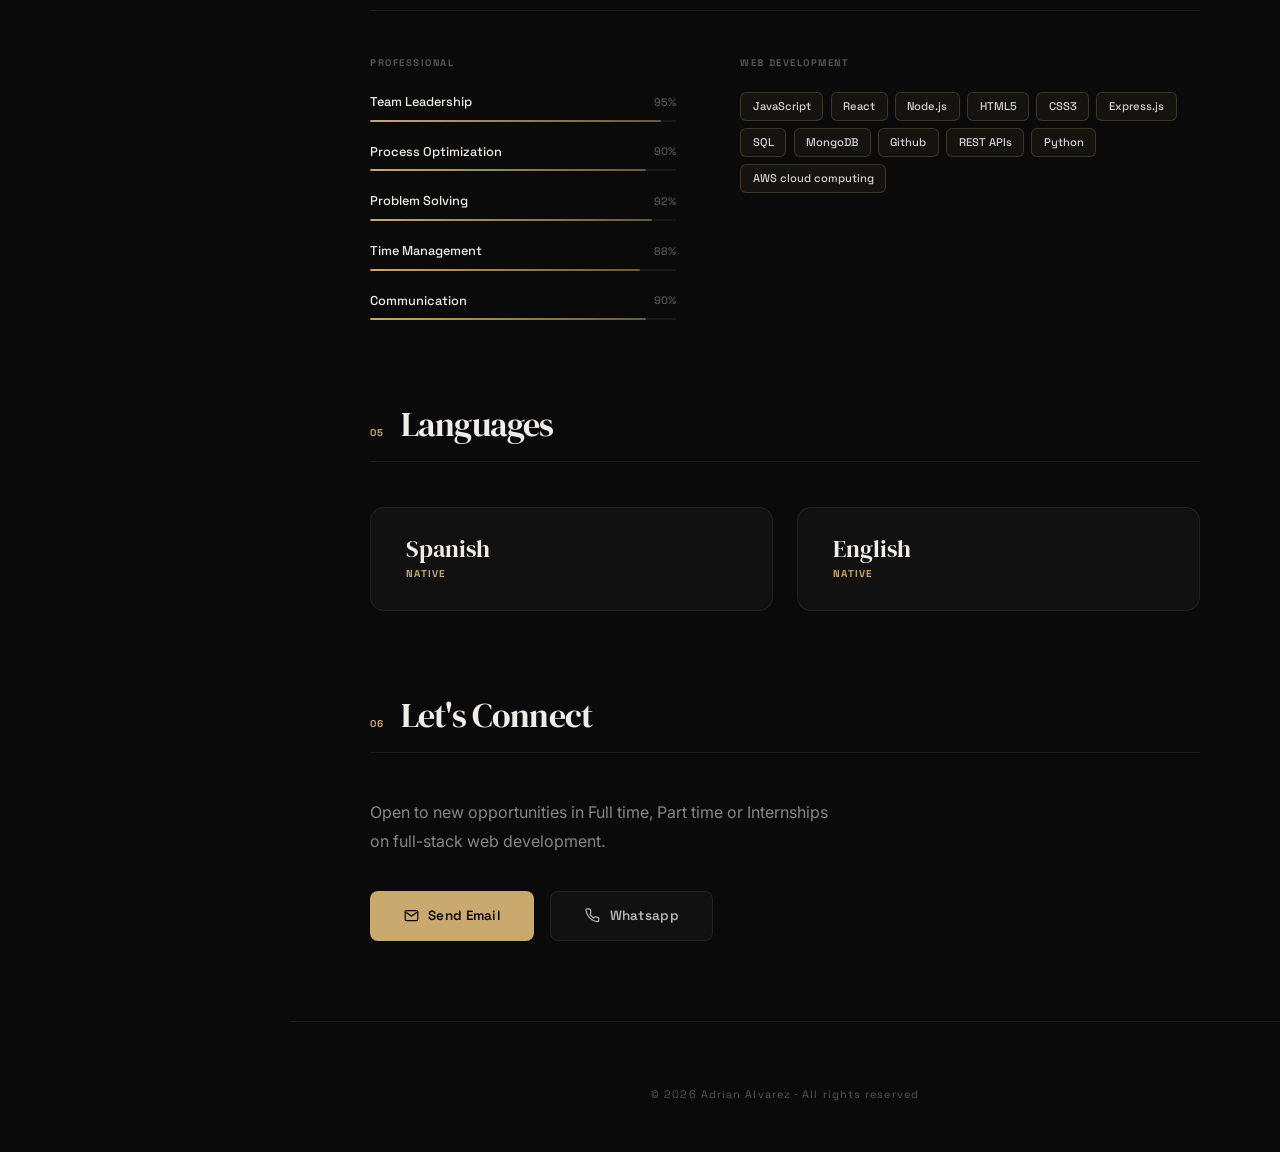
==== commit 78a76e16: "add work experience" ====
--- a/index.html
+++ b/index.html
@@ -97,12 +97,41 @@
       </div>
       <div class="sec-body">
         <div class="timeline">
-
+          <article class="tl-item">
+            <div class="tl-meta">
+              <div class="tl-period">Mar 2025<br>Apr 2025</div>
+              <div class="tl-location">Remote</div>
+            </div>
+            <div class="tl-content">
+              <div class="tl-company-row">
+                <div>
+                  <div class="tl-company">Freelance Project</div>
+                  <h3 class="tl-role">QA Tester / ERP Security Implementation Contractor</h3>
+                </div>
+              </div>
+                <p></p>
+              <br>
+              <ul class="tl-list">
+                <li>Completed a freelance ERP security implementation project for an aerospace company, delivering 150+ user security
+                  profile configurations.</li>
+              
+                <li>Tested and validated role-based access controls (RBAC) to ensure accurate user permissions and secure access
+                  management.</li>
+              
+                <li>Configured and verified ERP user access permissions based on employee roles and operational responsibilities.</li>
+              
+                <li>Worked within a real business environment to understand enterprise workflows, user access structures, and security
+                  requirements.</li>
+              
+                <li>Gained hands-on experience with ERP systems, QA testing processes, access validation, and enterprise software
+                  operations.</li>
+              </ul>
+            </div>
+          </article>
           <article class="tl-item">
             <div class="tl-meta">
               <div class="tl-period">Mar 2024<br>Apr 2025</div>
               <div class="tl-location">Phoenix, AZ USA</div>
-              
             </div>
             <div class="tl-content">
               <div class="tl-company-row">
@@ -165,8 +194,7 @@
 
                 <li>Created a local-host web application for truck drivers to check-in and order pickup processing as an early self-developed software project while beginning hands-on web development practice.</li>
 
-<li>Developed the driver check-in page using HTML, CSS, and JavaScript to improve driver registration, order tracking, and shipping workflow organization within the department.</li>
-              
+                <li>Developed the driver check-in page using HTML, CSS, and JavaScript to improve driver registration, order tracking, and shipping workflow organization within the department.</li>
               </ul>
             </div>
           </article>
@@ -330,9 +358,9 @@
         <h2 class="sec-title">Let's Connect</h2>
       </div>
       <div class="sec-body">
-        <p class="contact-lead">Open to new opportunities in Full time, Part time or internships on full-stack web development.</p>
+        <p class="contact-lead">Open to new opportunities in Full time, Part time or Internships on full-stack web development.</p>
         <div class="contact-ctas">
-          <a href="mailto:aalvarez@rehrig.com" class="cta primary">
+          <a href="mailto:alvarez0710@outlook.com.com" class="cta primary">
             <svg width="15" height="15" viewBox="0 0 24 24" fill="none" stroke="currentColor" stroke-width="2"
               stroke-linecap="round" stroke-linejoin="round">
               <path d="M4 4h16c1.1 0 2 .9 2 2v12c0 1.1-.9 2-2 2H4c-1.1 0-2-.9-2-2V6c0-1.1.9-2 2-2z" />
@@ -340,7 +368,7 @@
             </svg>
             Send Email
           </a>
-          <a href="tel:7608109158" class="cta secondary">
+          <a href="tel:3105025151" class="cta secondary">
             <svg width="15" height="15" viewBox="0 0 24 24" fill="none" stroke="currentColor" stroke-width="2"
               stroke-linecap="round" stroke-linejoin="round">
               <path
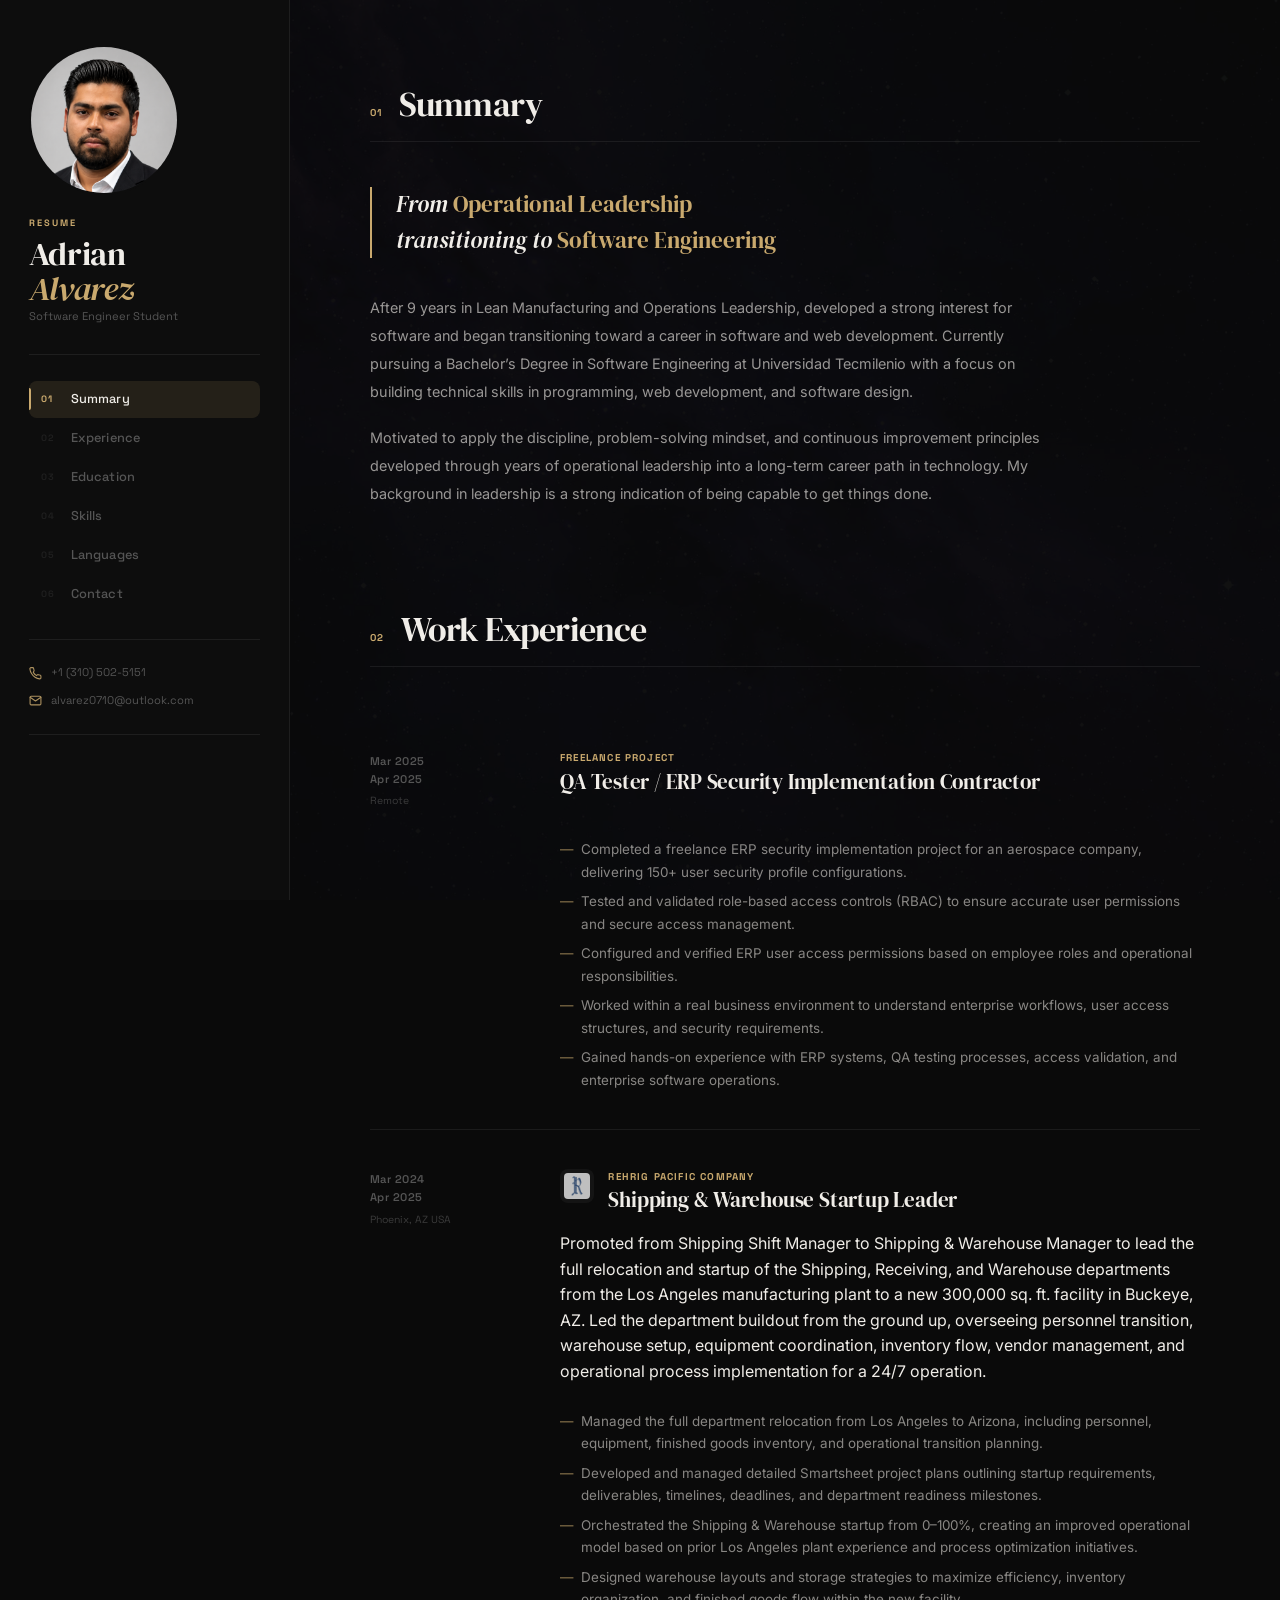
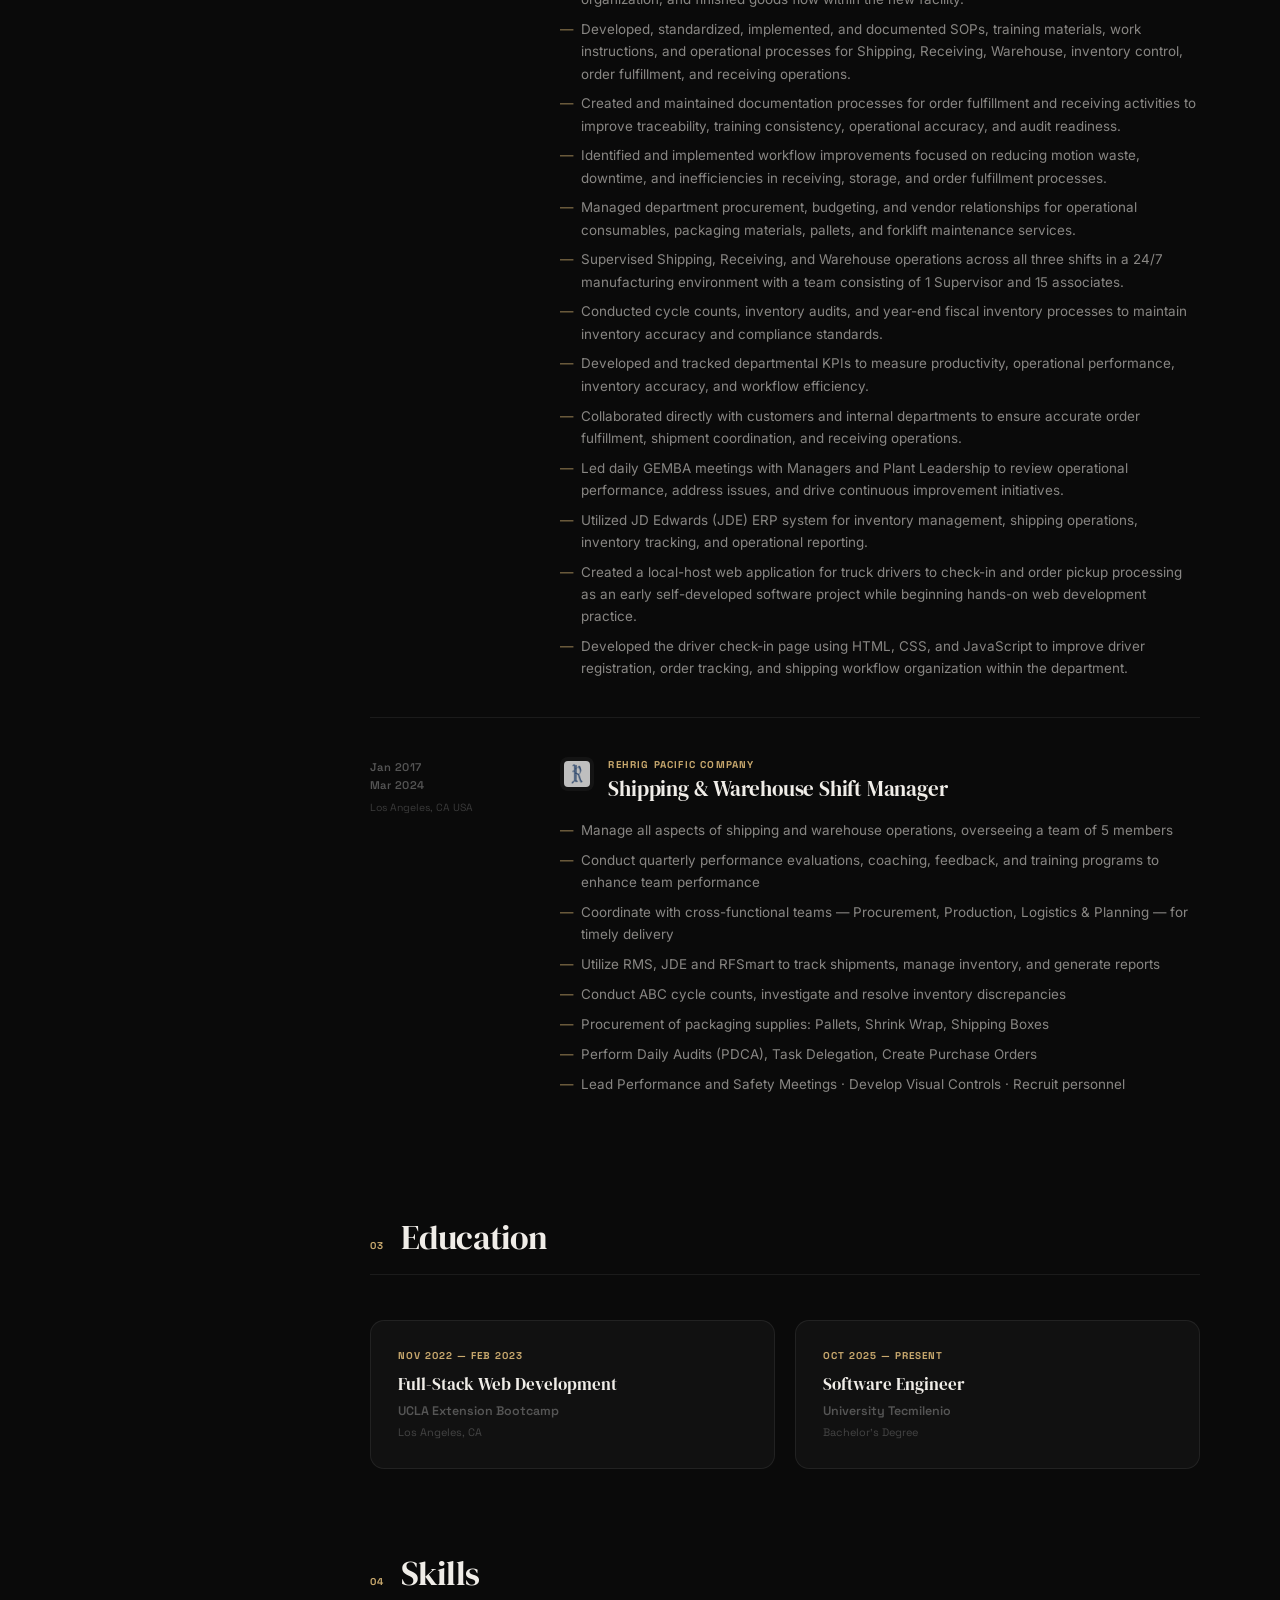
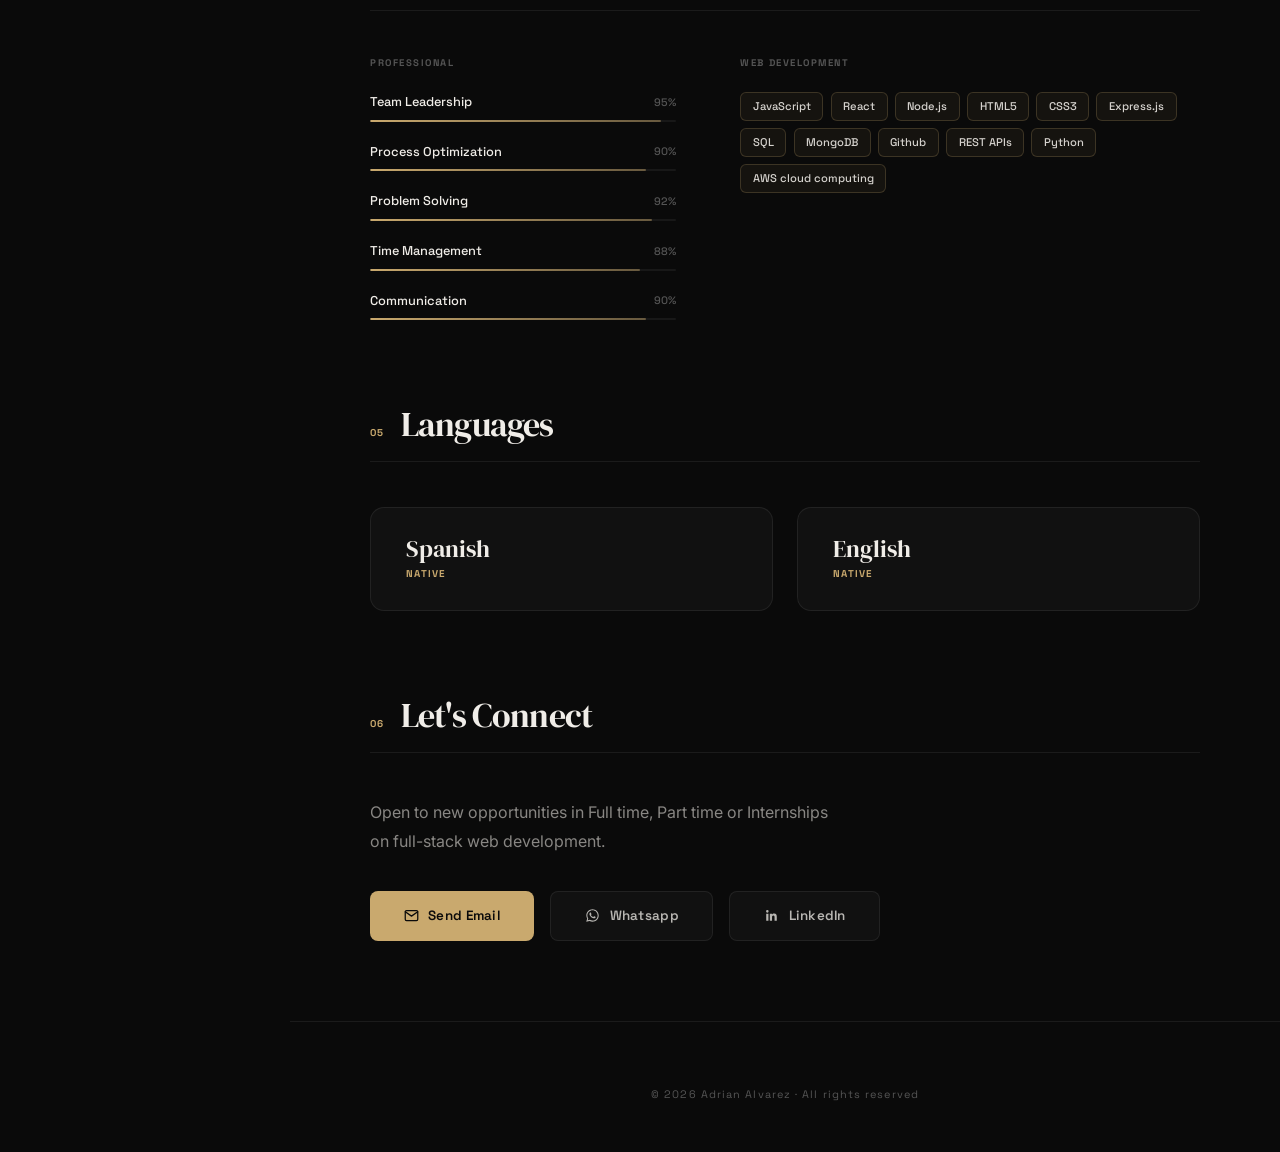
==== commit 847de211: "no changes" ====
--- a/index.html
+++ b/index.html
@@ -54,7 +54,7 @@
         </svg>
         +1 (310) 502-5151
       </a>
-      <a href="mailto:aalvarez@rehrig.com" class="sc-item">
+      <a href="mailto:alvarez0710@outlook.com" class="sc-item">
         <svg width="13" height="13" viewBox="0 0 24 24" fill="none" stroke="currentColor" stroke-width="2"
           stroke-linecap="round" stroke-linejoin="round">
           <path d="M4 4h16c1.1 0 2 .9 2 2v12c0 1.1-.9 2-2 2H4c-1.1 0-2-.9-2-2V6c0-1.1.9-2 2-2z" />
@@ -360,7 +360,7 @@
       <div class="sec-body">
         <p class="contact-lead">Open to new opportunities in Full time, Part time or Internships on full-stack web development.</p>
         <div class="contact-ctas">
-          <a href="mailto:alvarez0710@outlook.com.com" class="cta primary">
+          <a href="mailto:alvarez0710@outlook.com" class="cta primary">
             <svg width="15" height="15" viewBox="0 0 24 24" fill="none" stroke="currentColor" stroke-width="2"
               stroke-linecap="round" stroke-linejoin="round">
               <path d="M4 4h16c1.1 0 2 .9 2 2v12c0 1.1-.9 2-2 2H4c-1.1 0-2-.9-2-2V6c0-1.1.9-2 2-2z" />
@@ -368,13 +368,19 @@
             </svg>
             Send Email
           </a>
-          <a href="tel:3105025151" class="cta secondary">
-            <svg width="15" height="15" viewBox="0 0 24 24" fill="none" stroke="currentColor" stroke-width="2"
-              stroke-linecap="round" stroke-linejoin="round">
+          <a href="https://wa.me/13105025151" class="cta secondary" target="_blank" rel="noopener noreferrer">
+            <svg width="15" height="15" viewBox="0 0 24 24" fill="currentColor" aria-hidden="true">
               <path
-                d="M22 16.92v3a2 2 0 0 1-2.18 2 19.79 19.79 0 0 1-8.63-3.07A19.5 19.5 0 0 1 4.69 12 19.79 19.79 0 0 1 1.61 3.41 2 2 0 0 1 3.6 1.22h3a2 2 0 0 1 2 1.72 12.84 12.84 0 0 0 .7 2.81 2 2 0 0 1-.45 2.11L7.91 9.91a16 16 0 0 0 6 6l1.27-1.27a2 2 0 0 1 2.11-.45 12.84 12.84 0 0 0 2.81.7A2 2 0 0 1 22 16.92z" />
+                d="M12.04 2C6.58 2 2.13 6.45 2.13 11.91c0 1.75.46 3.45 1.33 4.95L2 22l5.28-1.39a9.9 9.9 0 0 0 4.76 1.21h.01c5.46 0 9.91-4.45 9.91-9.91C21.96 6.45 17.51 2 12.04 2Zm0 18.14h-.01a8.2 8.2 0 0 1-4.18-1.15l-.3-.18-3.13.82.84-3.05-.2-.31a8.16 8.16 0 0 1-1.25-4.36c0-4.53 3.69-8.22 8.23-8.22 2.2 0 4.26.86 5.81 2.41a8.16 8.16 0 0 1 2.41 5.81c0 4.54-3.69 8.23-8.22 8.23Zm4.51-6.16c-.25-.12-1.46-.72-1.68-.8-.23-.08-.39-.12-.56.12-.16.25-.64.8-.78.97-.14.16-.29.18-.53.06-.25-.12-1.04-.38-1.98-1.22-.73-.65-1.23-1.46-1.37-1.7-.14-.25-.02-.38.11-.5.11-.11.25-.29.37-.43.12-.14.16-.25.25-.41.08-.16.04-.31-.02-.43-.06-.12-.56-1.34-.76-1.84-.2-.48-.4-.42-.56-.43h-.48c-.16 0-.43.06-.66.31-.23.25-.86.84-.86 2.04s.88 2.37 1 2.53c.12.16 1.73 2.64 4.2 3.7.59.25 1.05.4 1.41.51.59.19 1.13.16 1.56.1.48-.07 1.46-.6 1.67-1.17.21-.58.21-1.07.14-1.17-.06-.1-.22-.16-.47-.28Z" />
             </svg>
             Whatsapp
+          </a>
+          <a href="https://www.linkedin.com/in/adrian-alvarez-48715935a" class="cta secondary" target="_blank" rel="noopener noreferrer">
+            <svg width="15" height="15" viewBox="0 0 24 24" fill="currentColor" aria-hidden="true">
+              <path
+                d="M20.45 20.45h-3.56v-5.57c0-1.33-.02-3.04-1.85-3.04-1.85 0-2.14 1.45-2.14 2.95v5.66H9.34V9h3.42v1.56h.05c.48-.9 1.64-1.85 3.37-1.85 3.61 0 4.27 2.37 4.27 5.46v6.28ZM5.33 7.43a2.06 2.06 0 1 1 0-4.12 2.06 2.06 0 0 1 0 4.12Zm1.78 13.02H3.55V9h3.56v11.45Z" />
+            </svg>
+            LinkedIn
           </a>
         </div>
       </div>
@@ -470,4 +476,4 @@
   </script>
 </body>
 
-</html>+</html>
